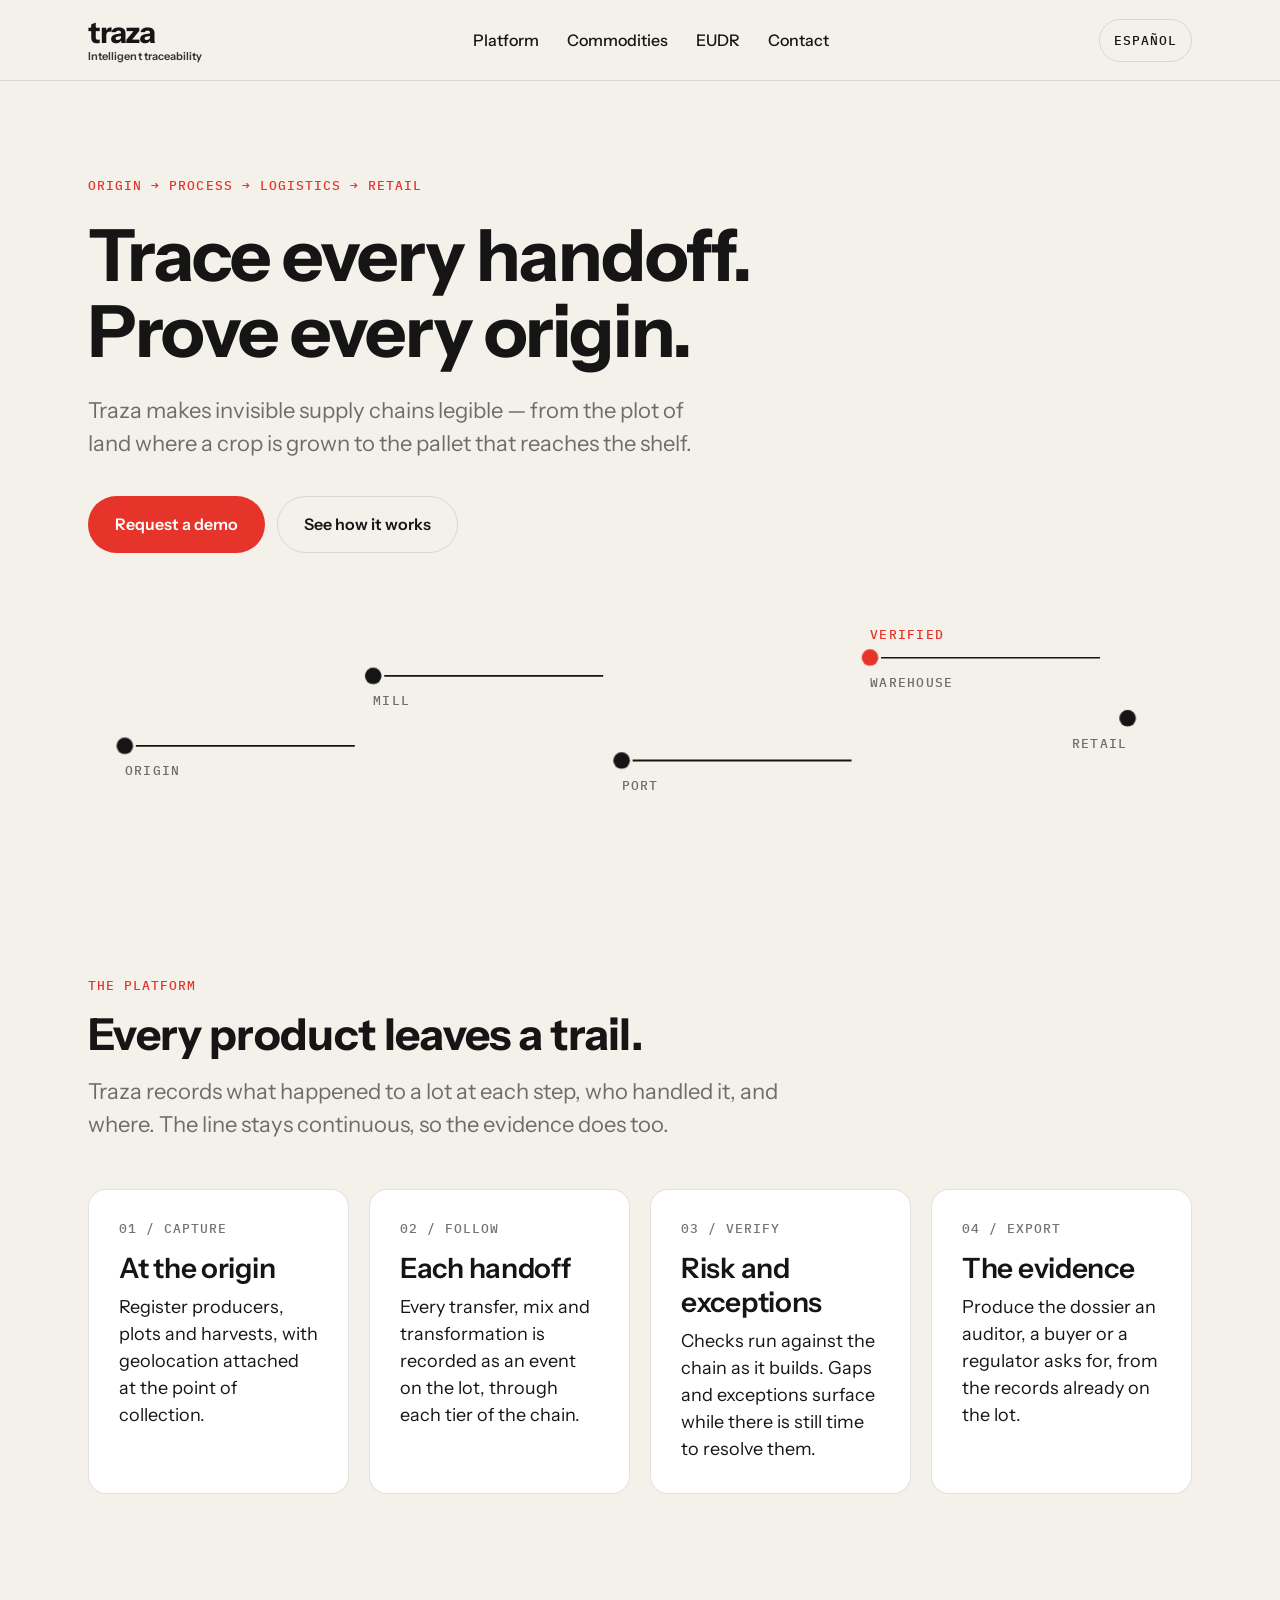
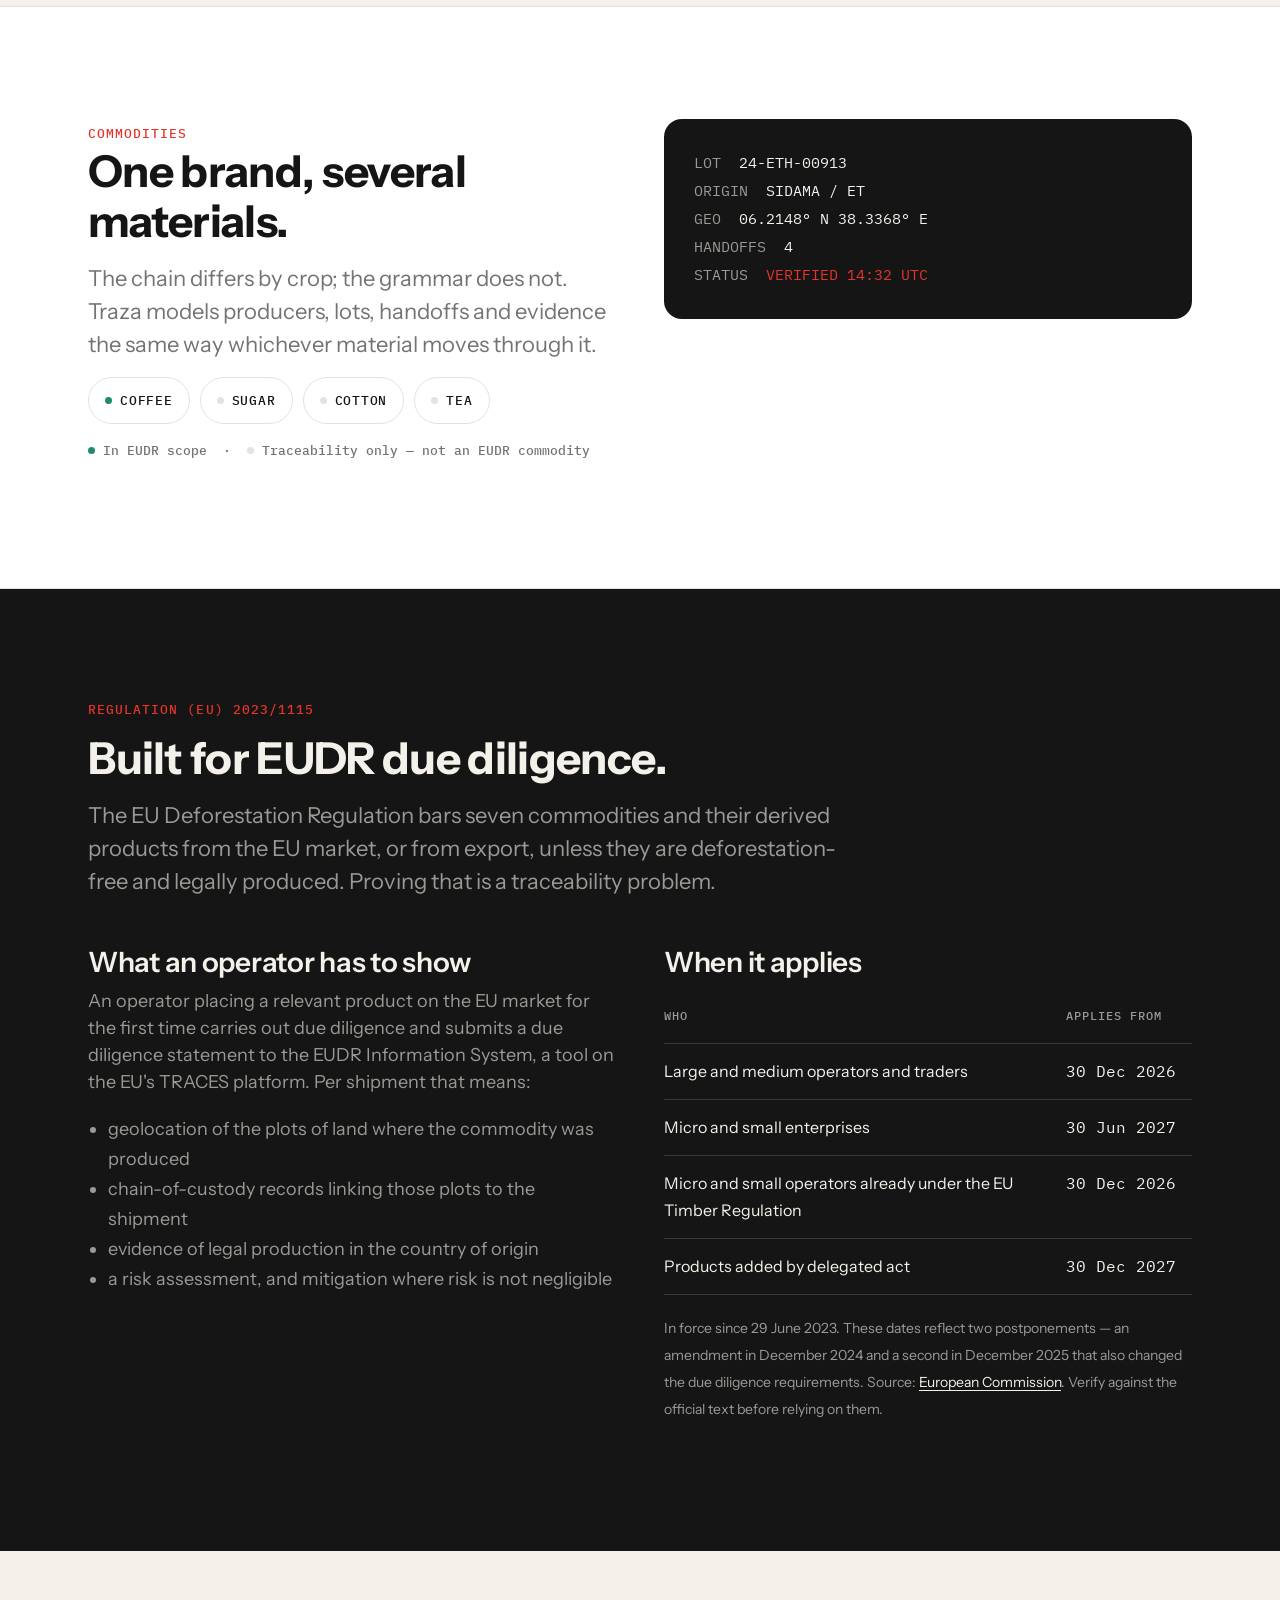
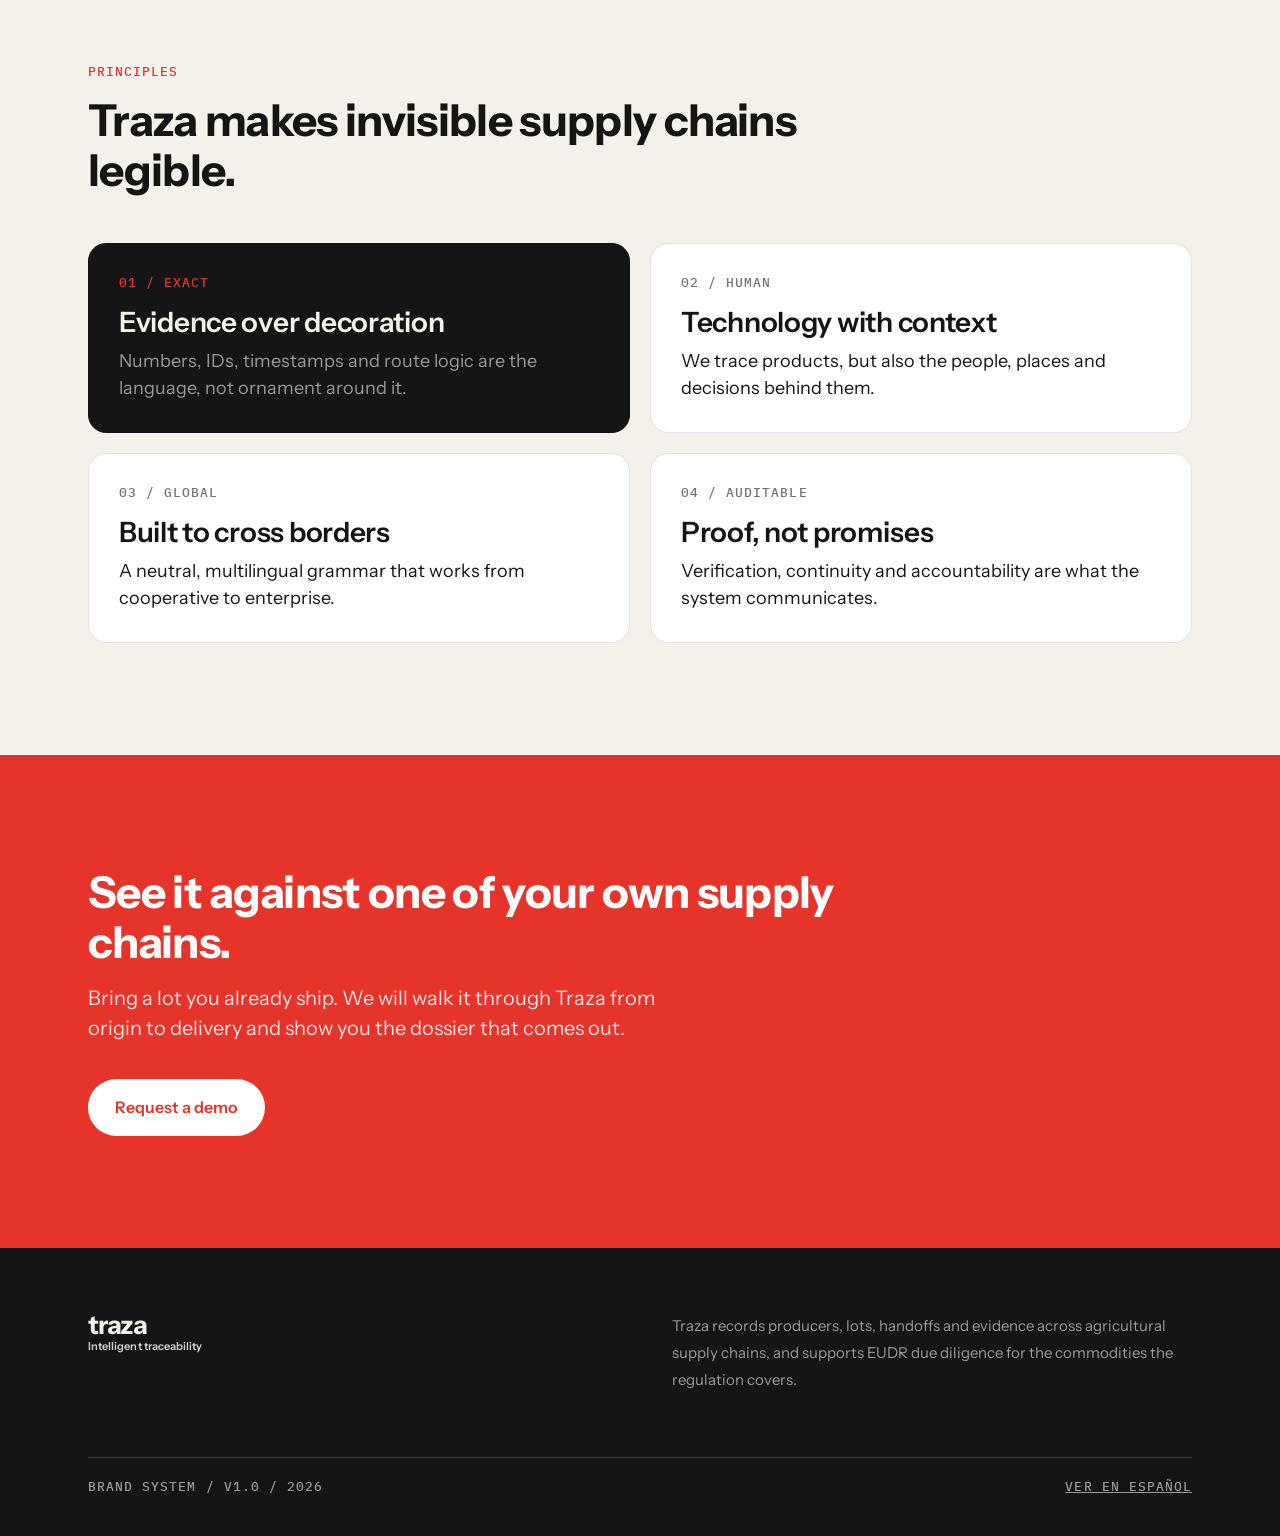
==== index.html @ 3a2958d3 "Add bilingual EN/ES site built on the v1.0 brand system Static, no build step. English at /, Spanish" ====
<!doctype html>
<html lang="en">
<head>
<meta charset="utf-8">
<meta name="viewport" content="width=device-width, initial-scale=1">
<title>Traza — Intelligent traceability</title>
<meta name="description" content="Traza makes invisible supply chains legible. Product traceability for coffee, sugar, cotton, tea and more, with EUDR due diligence support.">
<link rel="canonical" href="./">
<link rel="alternate" hreflang="en" href="./">
<link rel="alternate" hreflang="es" href="./es/">
<link rel="alternate" hreflang="x-default" href="./">
<link rel="preconnect" href="https://fonts.googleapis.com">
<link rel="preconnect" href="https://fonts.gstatic.com" crossorigin>
<link href="https://fonts.googleapis.com/css2?family=Instrument+Sans:wght@400;500;600;700&family=IBM+Plex+Mono:wght@400;500&display=swap" rel="stylesheet">
<link rel="stylesheet" href="assets/traza.css">
</head>
<body>

<header class="nav">
  <div class="wrap nav__in">
    <a class="wordmark" href="./">traza<small>Intelligent traceability</small></a>
    <nav class="nav__links">
      <a href="#platform">Platform</a>
      <a href="#commodities">Commodities</a>
      <a href="#eudr">EUDR</a>
      <a href="#contact">Contact</a>
    </nav>
    <a class="lang" href="es/" hreflang="es" lang="es">Español</a>
  </div>
</header>

<main>

  <section class="hero wrap">
    <span class="label label--red">Origin &rarr; Process &rarr; Logistics &rarr; Retail</span>
    <h1 class="display">Trace every handoff.<br>Prove every origin.</h1>
    <p class="lede">Traza makes invisible supply chains legible — from the plot of land where a crop is grown to the pallet that reaches the shelf.</p>
    <div class="cta-row">
      <a class="btn btn--primary" href="#contact">Request a demo</a>
      <a class="btn btn--ghost" href="#platform">See how it works</a>
    </div>

    <div class="trace" aria-hidden="true">
      <svg viewBox="0 0 1200 200" role="presentation" preserveAspectRatio="xMidYMid meet">
        <g class="trace__g">
          <line class="trace__seg" x1="52" y1="140" x2="290" y2="140"/>
          <circle class="trace__node" cx="40" cy="140" r="9"/>
          <text class="trace__lbl" x="40" y="172">ORIGIN</text>
        </g>
        <g class="trace__g">
          <line class="trace__seg" x1="322" y1="64" x2="560" y2="64"/>
          <circle class="trace__node" cx="310" cy="64" r="9"/>
          <text class="trace__lbl" x="310" y="96">MILL</text>
        </g>
        <g class="trace__g">
          <line class="trace__seg" x1="592" y1="156" x2="830" y2="156"/>
          <circle class="trace__node" cx="580" cy="156" r="9"/>
          <text class="trace__lbl" x="580" y="188">PORT</text>
        </g>
        <g class="trace__g">
          <line class="trace__seg" x1="862" y1="44" x2="1100" y2="44"/>
          <circle class="trace__node trace__node--v" cx="850" cy="44" r="9"/>
          <text class="trace__lbl trace__lbl--v" x="850" y="24">VERIFIED</text>
          <text class="trace__lbl" x="850" y="76">WAREHOUSE</text>
        </g>
        <g class="trace__g">
          <circle class="trace__node" cx="1130" cy="110" r="9"/>
          <text class="trace__lbl" x="1130" y="142" text-anchor="end">RETAIL</text>
        </g>
      </svg>
    </div>
  </section>

  <section class="sec" id="platform">
    <div class="wrap">
      <div class="sec__head">
        <span class="label label--red">The platform</span>
        <h2>Every product leaves a trail.</h2>
        <p class="lede">Traza records what happened to a lot at each step, who handled it, and where. The line stays continuous, so the evidence does too.</p>
      </div>
      <div class="grid grid--4">
        <div class="card">
          <span class="label label--mut">01 / Capture</span>
          <h3>At the origin</h3>
          <p>Register producers, plots and harvests, with geolocation attached at the point of collection.</p>
        </div>
        <div class="card">
          <span class="label label--mut">02 / Follow</span>
          <h3>Each handoff</h3>
          <p>Every transfer, mix and transformation is recorded as an event on the lot, through each tier of the chain.</p>
        </div>
        <div class="card">
          <span class="label label--mut">03 / Verify</span>
          <h3>Risk and exceptions</h3>
          <p>Checks run against the chain as it builds. Gaps and exceptions surface while there is still time to resolve them.</p>
        </div>
        <div class="card">
          <span class="label label--mut">04 / Export</span>
          <h3>The evidence</h3>
          <p>Produce the dossier an auditor, a buyer or a regulator asks for, from the records already on the lot.</p>
        </div>
      </div>
    </div>
  </section>

  <section class="sec" id="commodities" style="background:#fff;border-top:1px solid var(--ink-12);border-bottom:1px solid var(--ink-12)">
    <div class="wrap">
      <div class="grid grid--2" style="gap:48px;align-items:start">
        <div>
          <span class="label label--red">Commodities</span>
          <h2>One brand, several materials.</h2>
          <p class="lede">The chain differs by crop; the grammar does not. Traza models producers, lots, handoffs and evidence the same way whichever material moves through it.</p>
          <div class="chips">
            <span class="chip"><span class="chip__dot dot--scope"></span>Coffee</span>
            <span class="chip"><span class="chip__dot dot--out"></span>Sugar</span>
            <span class="chip"><span class="chip__dot dot--out"></span>Cotton</span>
            <span class="chip"><span class="chip__dot dot--out"></span>Tea</span>
          </div>
          <p class="label label--mut" style="margin-top:18px;text-transform:none;letter-spacing:0">
            <span class="chip__dot dot--scope"></span>In EUDR scope &nbsp;·&nbsp;
            <span class="chip__dot dot--out"></span>Traceability only — not an EUDR commodity
          </p>
        </div>
        <div class="evidence">
          <div><span class="k">LOT</span> &nbsp;24-ETH-00913</div>
          <div><span class="k">ORIGIN</span> &nbsp;SIDAMA / ET</div>
          <div><span class="k">GEO</span> &nbsp;06.2148&deg; N 38.3368&deg; E</div>
          <div><span class="k">HANDOFFS</span> &nbsp;4</div>
          <div><span class="k">STATUS</span> &nbsp;<span class="v">VERIFIED 14:32 UTC</span></div>
        </div>
      </div>
    </div>
  </section>

  <section class="sec sec--dark" id="eudr">
    <div class="wrap">
      <div class="sec__head">
        <span class="label label--red">Regulation (EU) 2023/1115</span>
        <h2>Built for EUDR due diligence.</h2>
        <p class="lede">The EU Deforestation Regulation bars seven commodities and their derived products from the EU market, or from export, unless they are deforestation-free and legally produced. Proving that is a traceability problem.</p>
      </div>

      <div class="grid grid--2" style="gap:48px;align-items:start">
        <div>
          <h3>What an operator has to show</h3>
          <p style="color:var(--paper-60)">An operator placing a relevant product on the EU market for the first time carries out due diligence and submits a due diligence statement to the EUDR Information System, a tool on the EU's TRACES platform. Per shipment that means:</p>
          <ul style="color:var(--paper-60);padding-left:20px;line-height:30px">
            <li>geolocation of the plots of land where the commodity was produced</li>
            <li>chain-of-custody records linking those plots to the shipment</li>
            <li>evidence of legal production in the country of origin</li>
            <li>a risk assessment, and mitigation where risk is not negligible</li>
          </ul>
          <p class="label label--mut" style="text-transform:none;letter-spacing:0;line-height:24px">Covered commodities: cattle, cocoa, coffee, oil palm, rubber, soya and wood, plus the derived products listed in Annex I. Of the materials above, coffee is in scope.</p>
        </div>
        <div>
          <h3>When it applies</h3>
          <table class="tbl">
            <thead><tr><th>Who</th><th>Applies from</th></tr></thead>
            <tbody>
              <tr><td>Large and medium operators and traders</td><td>30 Dec 2026</td></tr>
              <tr><td>Micro and small enterprises</td><td>30 Jun 2027</td></tr>
              <tr><td>Micro and small operators already under the EU Timber Regulation</td><td>30 Dec 2026</td></tr>
              <tr><td>Products added by delegated act</td><td>30 Dec 2027</td></tr>
            </tbody>
          </table>
          <p class="src" style="margin-top:20px">In force since 29 June 2023. These dates reflect two postponements — an amendment in December 2024 and a second in December 2025 that also changed the due diligence requirements. Source: <a href="https://environment.ec.europa.eu/topics/forests/deforestation/regulation-deforestation-free-products_en">European Commission</a>. Verify against the official text before relying on them.</p>
        </div>
      </div>
    </div>
  </section>

  <section class="sec">
    <div class="wrap">
      <div class="sec__head">
        <span class="label label--red">Principles</span>
        <h2>Traza makes invisible supply chains legible.</h2>
      </div>
      <div class="grid grid--2">
        <div class="card card--ink">
          <span class="label label--red">01 / Exact</span>
          <h3>Evidence over decoration</h3>
          <p style="color:var(--paper-60)">Numbers, IDs, timestamps and route logic are the language, not ornament around it.</p>
        </div>
        <div class="card">
          <span class="label label--mut">02 / Human</span>
          <h3>Technology with context</h3>
          <p>We trace products, but also the people, places and decisions behind them.</p>
        </div>
        <div class="card">
          <span class="label label--mut">03 / Global</span>
          <h3>Built to cross borders</h3>
          <p>A neutral, multilingual grammar that works from cooperative to enterprise.</p>
        </div>
        <div class="card">
          <span class="label label--mut">04 / Auditable</span>
          <h3>Proof, not promises</h3>
          <p>Verification, continuity and accountability are what the system communicates.</p>
        </div>
      </div>
    </div>
  </section>

  <section class="sec sec--red" id="contact">
    <div class="wrap">
      <h2 style="max-width:760px">See it against one of your own supply chains.</h2>
      <p style="max-width:620px;font-size:20px;line-height:30px;color:rgba(255,255,255,0.86)">Bring a lot you already ship. We will walk it through Traza from origin to delivery and show you the dossier that comes out.</p>
      <div class="cta-row">
        <a class="btn" style="background:#fff;color:var(--traza-red)" href="mailto:hello@traza.example?subject=Traza%20demo%20request">Request a demo</a>
      </div>
    </div>
  </section>

</main>

<footer class="foot">
  <div class="wrap">
    <div class="foot__in">
      <div>
        <span class="wordmark" style="font-size:26px">traza<small>Intelligent traceability</small></span>
      </div>
      <p class="foot__note">Traza records producers, lots, handoffs and evidence across agricultural supply chains, and supports EUDR due diligence for the commodities the regulation covers.</p>
    </div>
    <div class="foot__bar">
      <span class="label" style="color:var(--paper-60)">Brand system / v1.0 / 2026</span>
      <span class="label"><a href="es/" hreflang="es" lang="es" style="color:var(--paper-60)">Ver en español</a></span>
    </div>
  </div>
</footer>

</body>
</html>
---- assets/traza.css ----
/* TRAZA — brand system v1.0 (2026)
   Colour, type scale and the Trace Line device follow the supplied deck. */

:root {
  --traza-red: #E6342A;
  --ink:       #151515;
  --paper:     #F4F1EA;
  --cobalt:    #2452FF;
  --teal:      #1F8A70;
  --ochre:     #C6922E;

  --ink-60: rgba(21, 21, 21, 0.60);
  --ink-12: rgba(21, 21, 21, 0.12);
  --paper-60: rgba(244, 241, 234, 0.60);
  --paper-16: rgba(244, 241, 234, 0.16);

  --sans: "Instrument Sans", system-ui, -apple-system, "Segoe UI", sans-serif;
  --mono: "IBM Plex Mono", ui-monospace, "SF Mono", Menlo, monospace;

  --gutter: 16px;
  --maxw: 1200px;
}

@media (min-width: 768px) { :root { --gutter: 48px; } }

*, *::before, *::after { box-sizing: border-box; }

html { -webkit-text-size-adjust: 100%; }

body {
  margin: 0;
  background: var(--paper);
  color: var(--ink);
  font-family: var(--sans);
  font-size: 18px;
  line-height: 27px;
  font-weight: 400;
  -webkit-font-smoothing: antialiased;
}

.wrap { max-width: var(--maxw); margin: 0 auto; padding: 0 var(--gutter); }

/* ---------- type scale: display 72/76, h1 44/50, h2 28/34, body 18/27, label 13/18 */

.display {
  font-size: clamp(40px, 7.4vw, 72px);
  line-height: 1.06;
  font-weight: 700;
  letter-spacing: -0.02em;
  margin: 0;
}

h2 {
  font-size: clamp(32px, 4.4vw, 44px);
  line-height: 1.14;
  font-weight: 700;
  letter-spacing: -0.015em;
  margin: 0 0 16px;
}

h3 {
  font-size: clamp(22px, 2.6vw, 28px);
  line-height: 1.21;
  font-weight: 600;
  letter-spacing: -0.01em;
  margin: 0 0 8px;
}

p { margin: 0 0 16px; }
.lede { font-size: clamp(19px, 2.1vw, 22px); line-height: 1.5; color: var(--ink-60); }

.label {
  font-family: var(--mono);
  font-size: 13px;
  line-height: 18px;
  font-weight: 500;
  letter-spacing: 0.08em;
  text-transform: uppercase;
}

.label--red { color: var(--traza-red); }
.label--mut { color: var(--ink-60); }

/* ---------- wordmark */

.wordmark {
  font-family: var(--sans);
  font-weight: 700;
  font-size: 30px;
  line-height: 1;
  letter-spacing: -0.035em;
  text-decoration: none;
  color: inherit;
  display: inline-block;
}

.wordmark small {
  display: block;
  font-size: 11px;
  font-weight: 600;
  letter-spacing: 0.005em;
  margin-top: 3px;
  opacity: 0.85;
}

/* ---------- nav */

.nav {
  position: sticky; top: 0; z-index: 20;
  background: var(--paper);
  border-bottom: 1px solid var(--ink-12);
}

.nav__in {
  display: flex; align-items: center; justify-content: space-between;
  gap: 24px; padding-top: 18px; padding-bottom: 18px;
}

.nav__links { display: none; gap: 28px; align-items: center; }
@media (min-width: 900px) { .nav__links { display: flex; } }

.nav__links a {
  color: var(--ink); text-decoration: none;
  font-size: 16px; font-weight: 500;
}
.nav__links a:hover { color: var(--traza-red); }

.lang {
  font-family: var(--mono); font-size: 13px; font-weight: 500;
  letter-spacing: 0.08em; text-transform: uppercase;
  border: 1px solid var(--ink-12); border-radius: 999px;
  padding: 7px 14px; text-decoration: none; color: var(--ink);
  white-space: nowrap;
}
.lang:hover { border-color: var(--traza-red); color: var(--traza-red); }

/* ---------- sections */

.sec { padding: clamp(64px, 10vw, 112px) 0; }
.sec--dark { background: var(--ink); color: var(--paper); }
.sec--dark h2, .sec--dark h3 { color: var(--paper); }
.sec--dark .lede { color: var(--paper-60); }
.sec--red { background: var(--traza-red); color: #fff; }
.sec--red h2 { color: #fff; }

.sec__head { max-width: 760px; margin-bottom: 48px; }
.sec__head .label { margin-bottom: 14px; display: block; }

/* ---------- hero */

.hero { padding-top: clamp(56px, 9vw, 96px); padding-bottom: clamp(40px, 6vw, 64px); }
.hero .label { display: block; margin-bottom: 22px; }
.hero .lede { max-width: 620px; margin-top: 24px; }

.cta-row { display: flex; flex-wrap: wrap; gap: 12px; margin-top: 36px; }

.btn {
  display: inline-block; text-decoration: none;
  font-size: 16px; font-weight: 600;
  padding: 14px 26px; border-radius: 999px;
  border: 1px solid transparent;
}
.btn--primary { background: var(--traza-red); color: #fff; }
.btn--primary:hover { background: #c9281f; }
.btn--ghost { border-color: var(--ink-12); color: var(--ink); }
.btn--ghost:hover { border-color: var(--ink); }

/* ---------- the trace line */

.trace { margin-top: clamp(40px, 6vw, 64px); }
.trace svg { width: 100%; height: auto; display: block; overflow: visible; }

.trace__seg { stroke: var(--ink); stroke-width: 2; }
.sec--dark .trace__seg { stroke: var(--paper); }

.trace__node { fill: var(--ink); }
.sec--dark .trace__node { fill: var(--paper); }
.trace__node--v { fill: var(--traza-red); }

.trace__lbl {
  font-family: var(--mono); font-size: 14px; font-weight: 500;
  letter-spacing: 0.1em; fill: var(--ink-60);
}

/* the svg scales with its container, so small screens need larger user units */
@media (max-width: 760px) {
  .trace__lbl { font-size: 24px; }
  .trace__node { r: 16px; }
  .trace__seg { stroke-width: 4; }
}
.sec--dark .trace__lbl { fill: var(--paper-60); }
.trace__lbl--v { fill: var(--traza-red); }

@media (prefers-reduced-motion: no-preference) {
  .trace__seg { stroke-dasharray: 240; stroke-dashoffset: 240; animation: draw 1.1s ease-out forwards; }
  .trace__node { opacity: 0; animation: pop 0.45s ease-out forwards; }
  .trace__g:nth-child(1) .trace__seg { animation-delay: 0.05s } .trace__g:nth-child(1) .trace__node { animation-delay: 0.00s }
  .trace__g:nth-child(2) .trace__seg { animation-delay: 0.30s } .trace__g:nth-child(2) .trace__node { animation-delay: 0.25s }
  .trace__g:nth-child(3) .trace__seg { animation-delay: 0.55s } .trace__g:nth-child(3) .trace__node { animation-delay: 0.50s }
  .trace__g:nth-child(4) .trace__seg { animation-delay: 0.80s } .trace__g:nth-child(4) .trace__node { animation-delay: 0.75s }
  .trace__g:nth-child(5) .trace__node { animation-delay: 1.00s }
}
@keyframes draw { to { stroke-dashoffset: 0; } }
@keyframes pop { to { opacity: 1; } }

/* ---------- grids and cards */

.grid { display: grid; gap: 20px; grid-template-columns: 1fr; }
@media (min-width: 700px) { .grid--2 { grid-template-columns: repeat(2, 1fr); } }
@media (min-width: 900px) { .grid--4 { grid-template-columns: repeat(4, 1fr); } }

.card {
  background: #fff; border-radius: 18px; padding: 30px;
  border: 1px solid var(--ink-12);
}
.card .label { display: block; margin-bottom: 14px; }
.card p:last-child { margin-bottom: 0; }

.sec--dark .card { background: #1f1f1f; border-color: var(--paper-16); }
.card--ink { background: var(--ink); color: var(--paper); border-color: var(--ink); }
.card--ink h3 { color: var(--paper); }

/* ---------- commodity chips */

.chips { display: flex; flex-wrap: wrap; gap: 10px; margin-top: 8px; }
.chip {
  font-family: var(--mono); font-size: 13px; font-weight: 500;
  letter-spacing: 0.06em; text-transform: uppercase;
  border: 1px solid var(--ink-12); border-radius: 999px; padding: 9px 16px;
}
.chip__dot { display: inline-block; width: 7px; height: 7px; border-radius: 50%; margin-right: 8px; vertical-align: 1px; }
.dot--scope { background: var(--teal); }
.dot--out   { background: var(--ink-12); }
.sec--dark .chip { border-color: var(--paper-16); }

/* ---------- evidence block */

.evidence {
  background: var(--ink); color: var(--paper);
  border-radius: 18px; padding: 30px;
  font-family: var(--mono); font-size: 15px; line-height: 28px;
}
.evidence .k { color: var(--paper-60); }
.evidence .v { color: var(--traza-red); }

/* ---------- table */

.tbl { width: 100%; border-collapse: collapse; margin-top: 8px; font-size: 16px; }
.tbl th, .tbl td { text-align: left; padding: 14px 16px 14px 0; border-bottom: 1px solid var(--paper-16); vertical-align: top; }
.tbl th { font-family: var(--mono); font-size: 12px; font-weight: 500; letter-spacing: 0.08em; text-transform: uppercase; color: var(--paper-60); }
.tbl td:last-child { font-family: var(--mono); white-space: nowrap; }

/* ---------- footer */

.foot { background: var(--ink); color: var(--paper); padding: 64px 0 40px; }
.foot a { color: var(--paper); }
.foot__in { display: flex; flex-wrap: wrap; gap: 32px; justify-content: space-between; align-items: flex-start; }
.foot__note { color: var(--paper-60); font-size: 15px; max-width: 520px; }
.foot__bar { margin-top: 48px; padding-top: 20px; border-top: 1px solid var(--paper-16); display: flex; flex-wrap: wrap; gap: 16px; justify-content: space-between; }

.src { color: var(--paper-60); font-size: 14px; }
.src a { color: var(--paper); text-decoration: underline; text-underline-offset: 3px; }

:focus-visible { outline: 3px solid var(--traza-red); outline-offset: 3px; border-radius: 4px; }
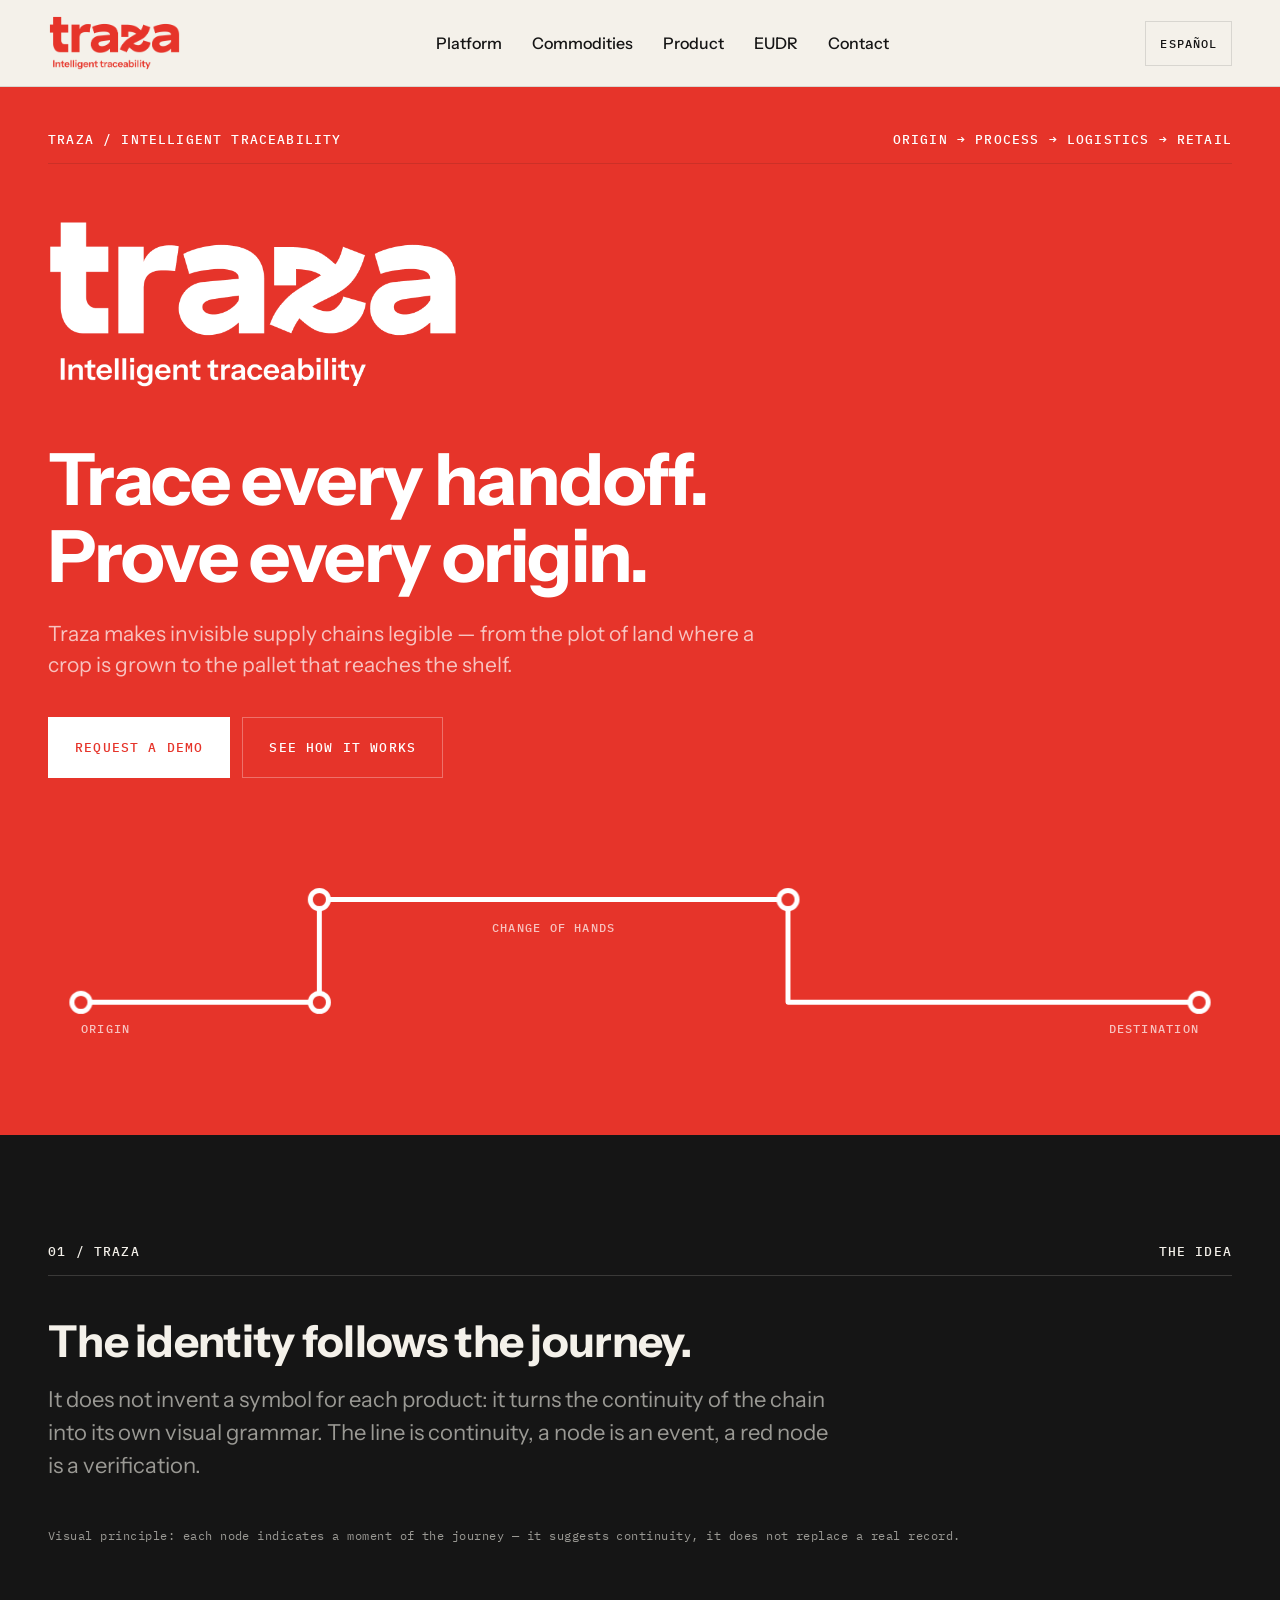
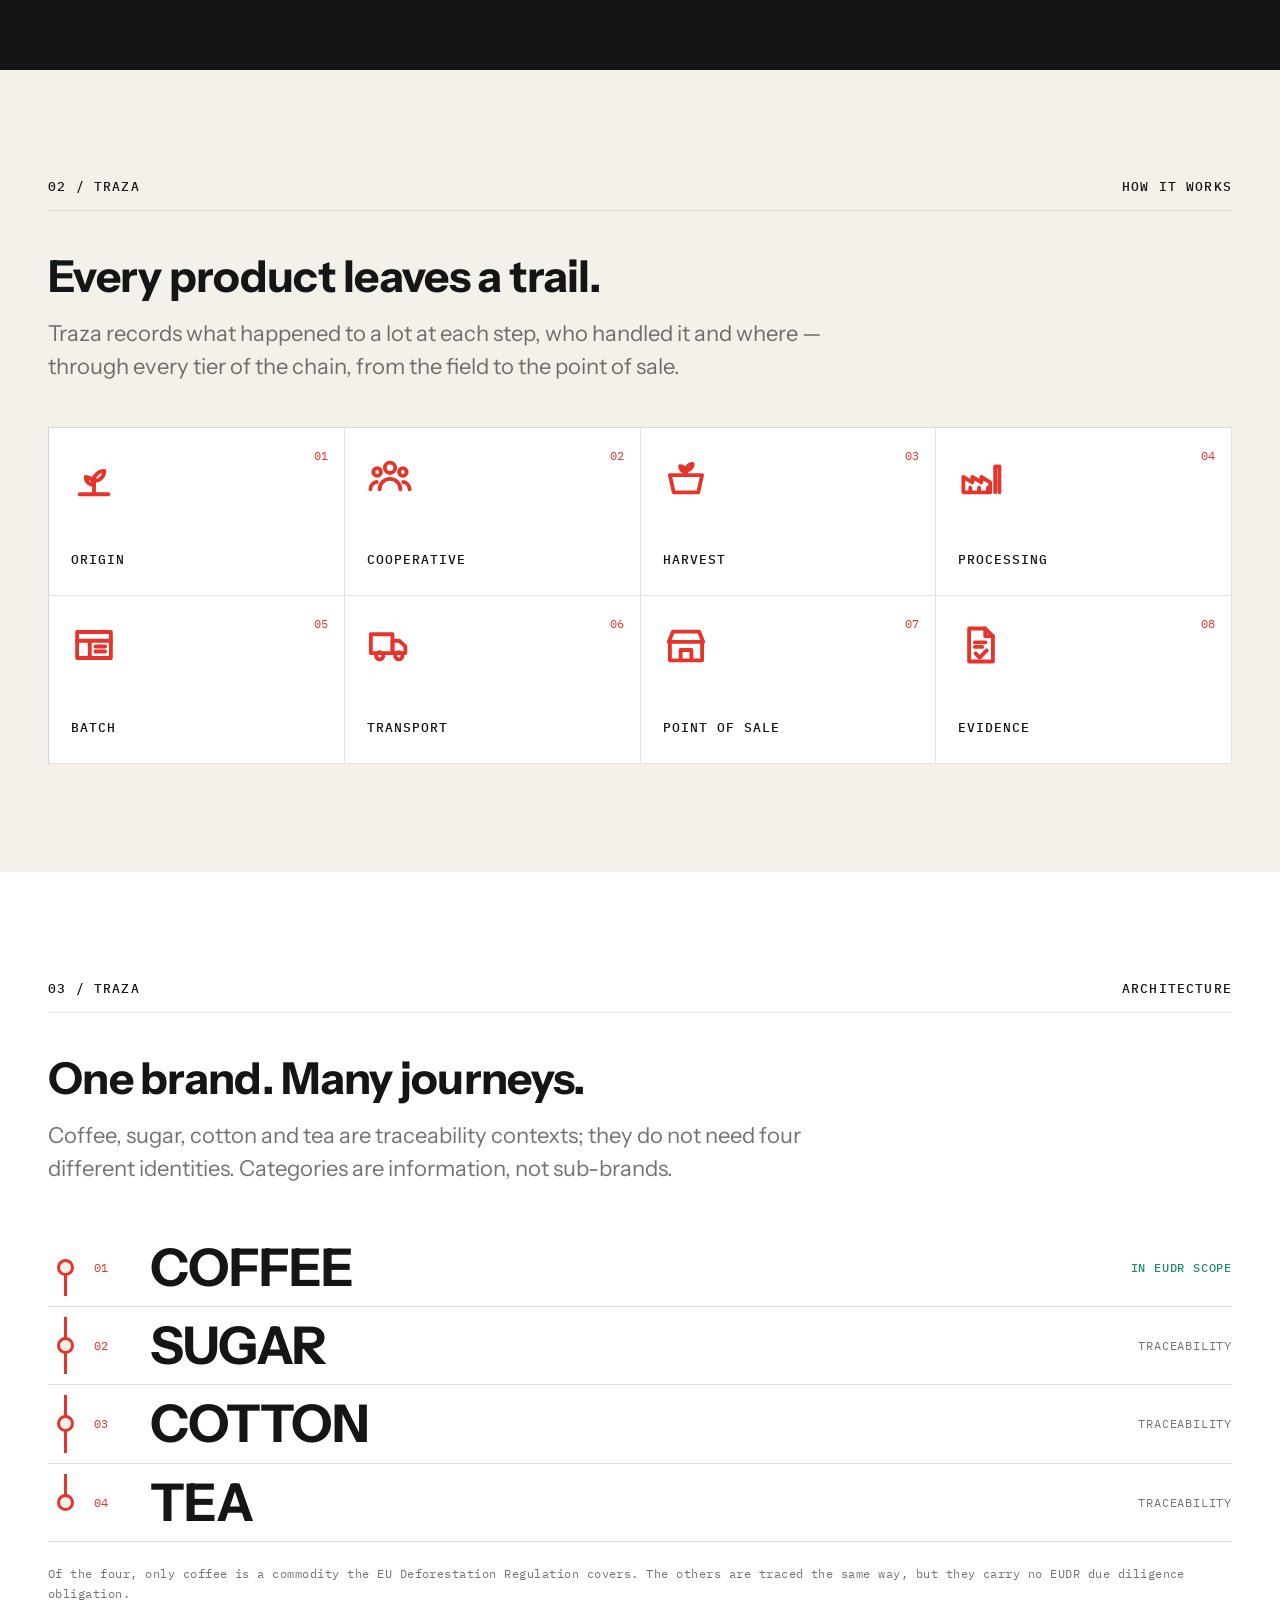
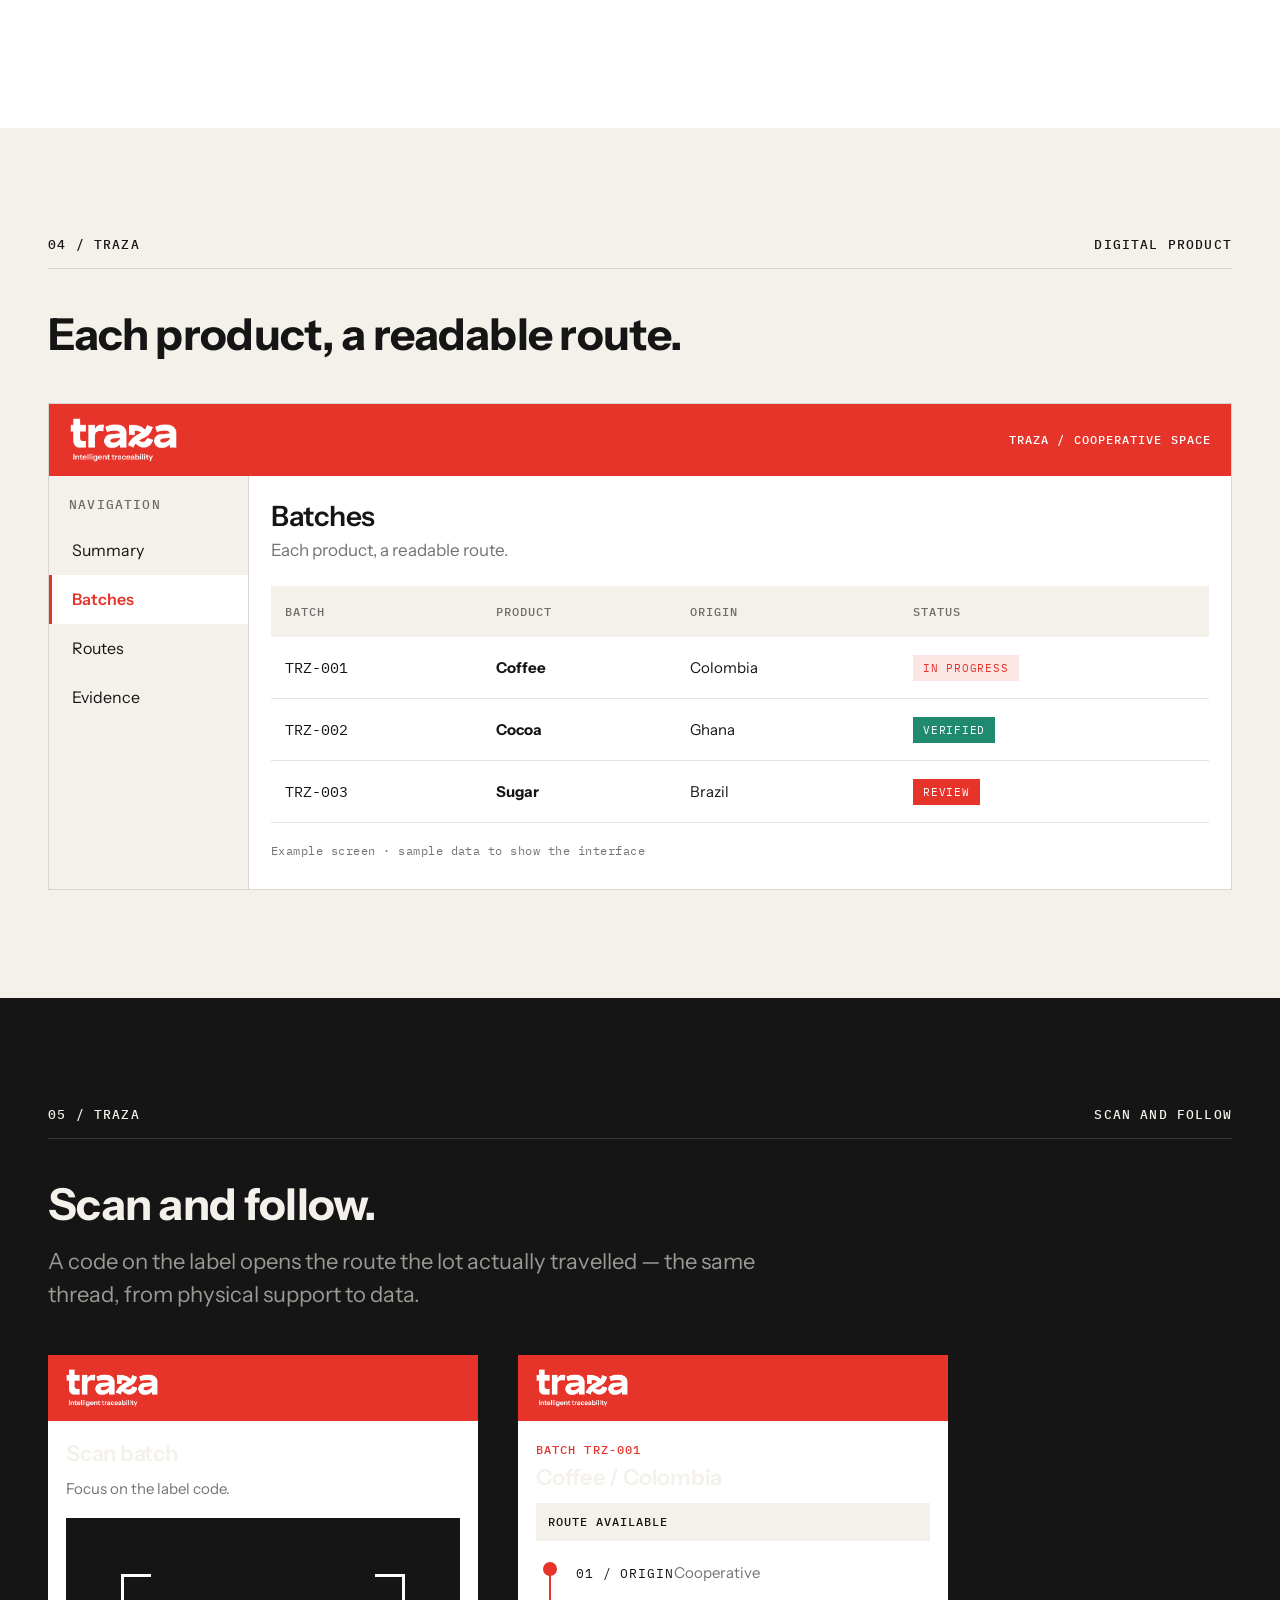
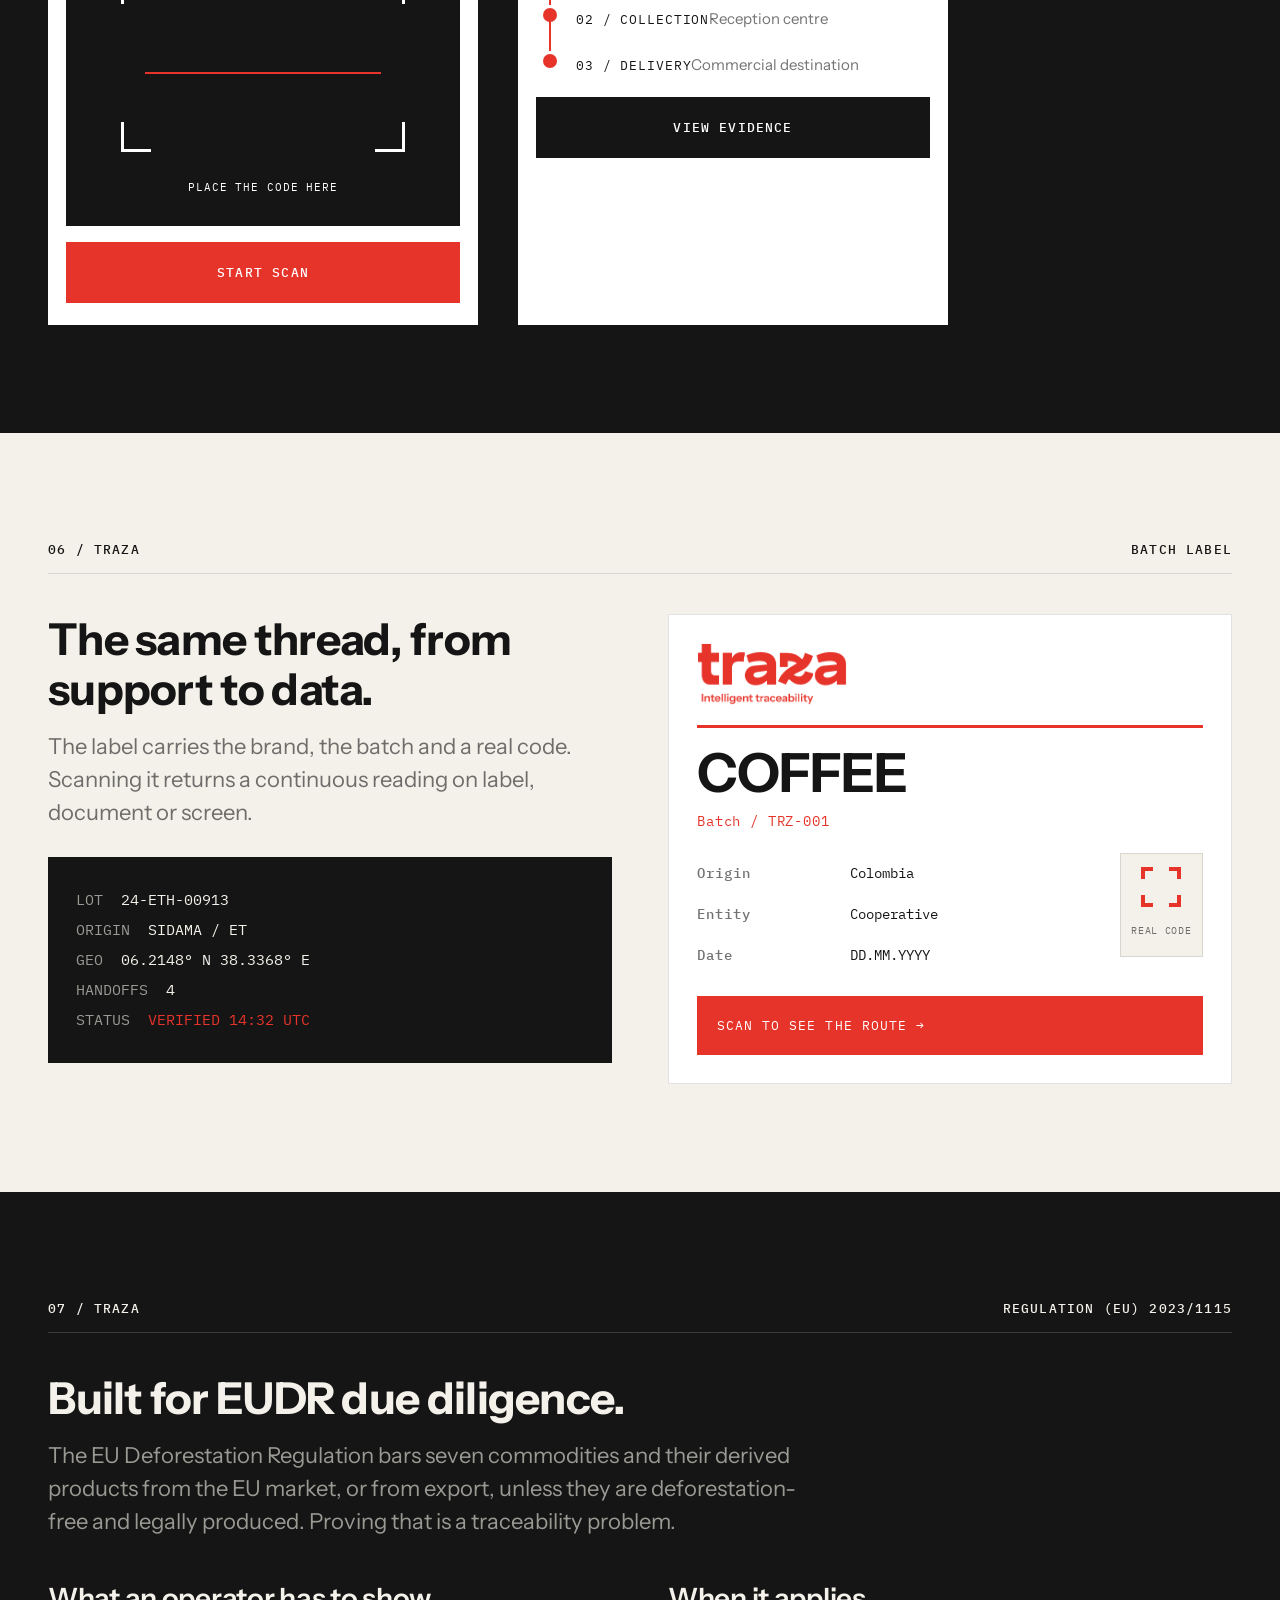
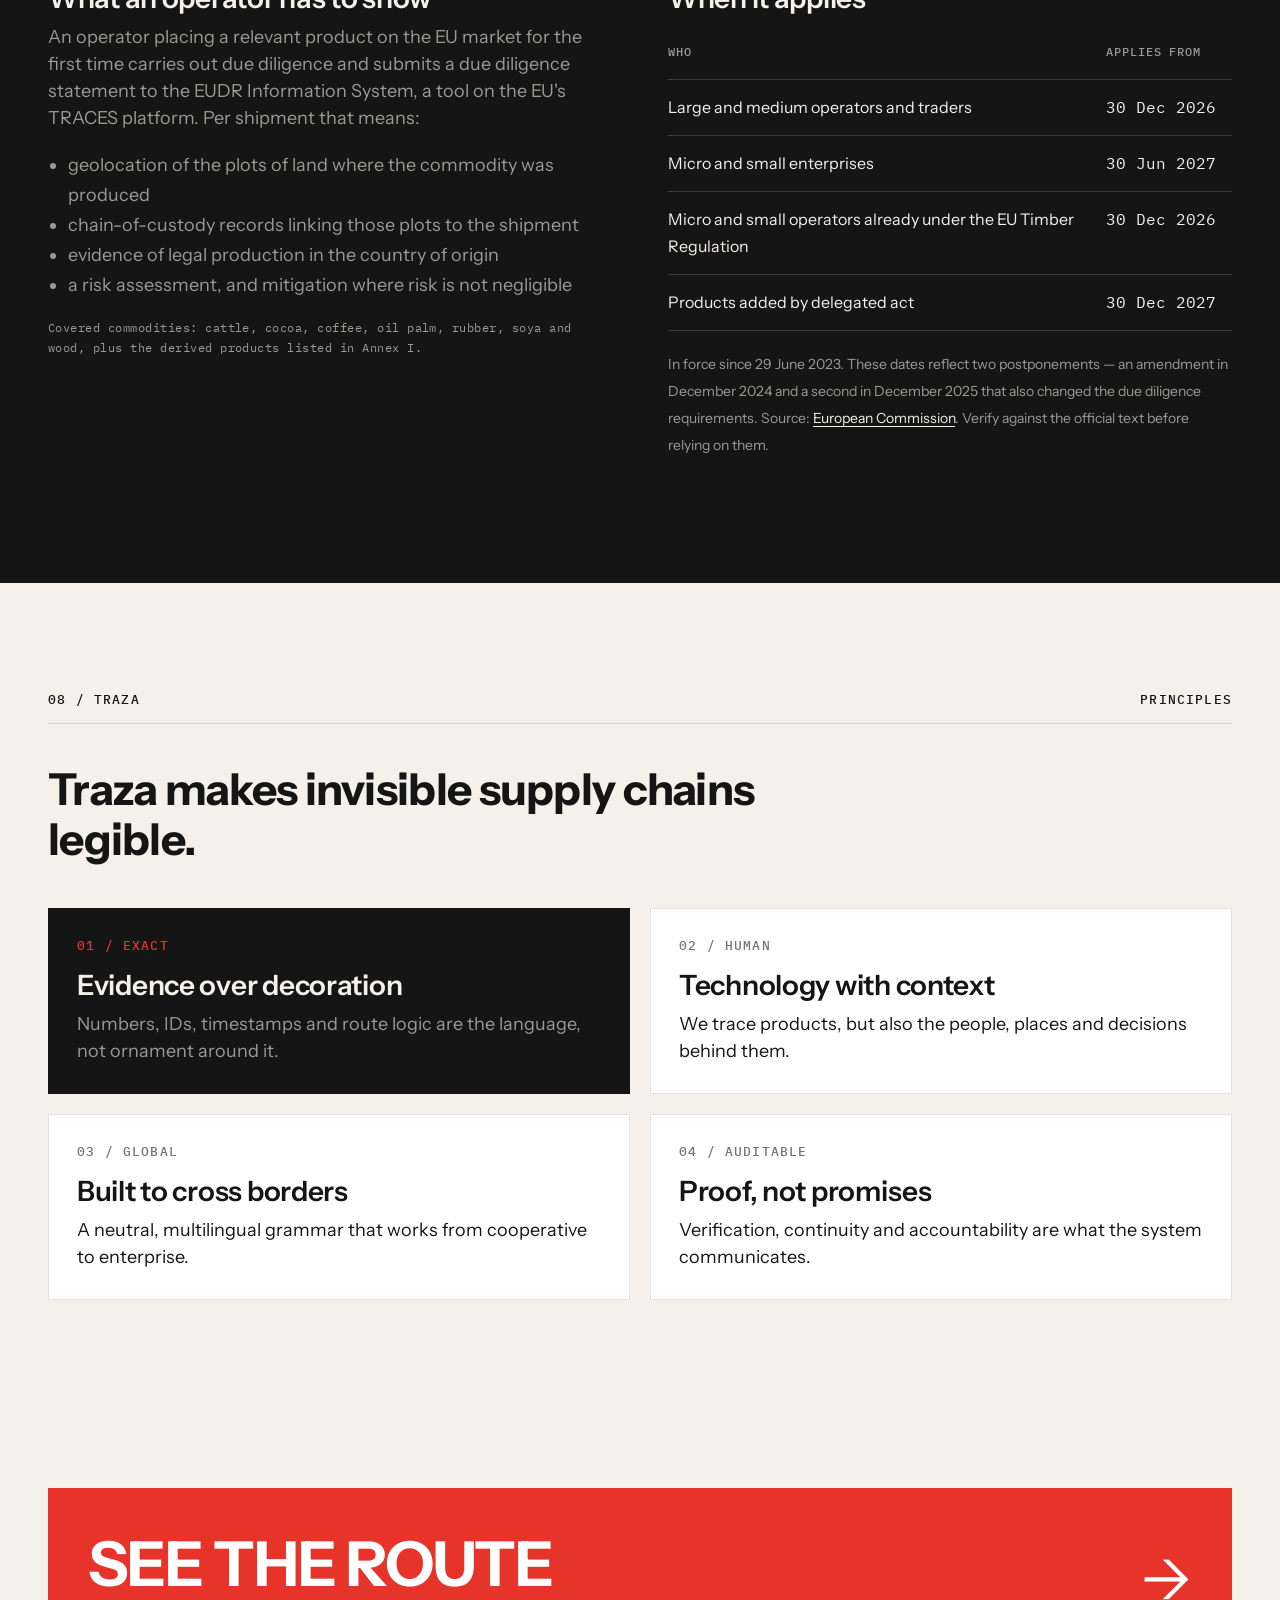
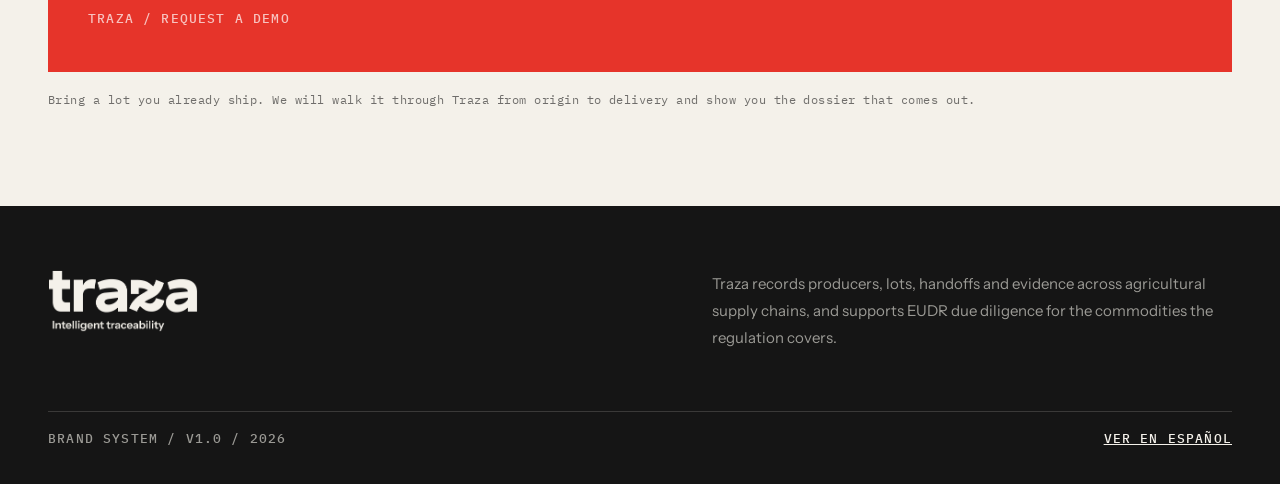
==== commit 84be4270: "Rebuild the site on the full branding deck The first pass used only the six English system slides an" ====
--- a/index.html
+++ b/index.html
@@ -9,6 +9,7 @@
 <link rel="alternate" hreflang="en" href="./">
 <link rel="alternate" hreflang="es" href="./es/">
 <link rel="alternate" hreflang="x-default" href="./">
+<meta name="theme-color" content="#E6342A">
 <link rel="preconnect" href="https://fonts.googleapis.com">
 <link rel="preconnect" href="https://fonts.gstatic.com" crossorigin>
 <link href="https://fonts.googleapis.com/css2?family=Instrument+Sans:wght@400;500;600;700&family=IBM+Plex+Mono:wght@400;500&display=swap" rel="stylesheet">
@@ -16,12 +17,24 @@
 </head>
 <body>
 
+<svg xmlns="http://www.w3.org/2000/svg" style="display:none" aria-hidden="true">
+<symbol id="i-origin" viewBox="0 0 24 24"><g class="icon__s"><path d="M12 21v-9"/><path d="M12 14c0-3.1 2.5-5.2 5.4-5.2C17.4 11.9 15 14 12 14Z"/><path d="M12 16.2c0-2.5-2-4.2-4.3-4.2C7.7 14.5 9.6 16.2 12 16.2Z"/><path d="M4.5 21h15"/></g></symbol>
+<symbol id="i-coop" viewBox="0 0 24 24"><g class="icon__s"><circle cx="12" cy="7.2" r="2.7"/><circle cx="5.3" cy="9.4" r="2"/><circle cx="18.7" cy="9.4" r="2"/><path d="M6.6 18.4a5.4 5.4 0 0 1 10.8 0"/><path d="M1.8 18.4a3.8 3.8 0 0 1 3.3-3.8"/><path d="M22.2 18.4a3.8 3.8 0 0 0-3.3-3.8"/></g></symbol>
+<symbol id="i-harvest" viewBox="0 0 24 24"><g class="icon__s"><path d="M3.6 11h16.8l-2 9H5.6l-2-9Z"/><path d="M12 11V7.4"/><path d="M12 8.6c0-2 1.6-3.4 3.5-3.4C15.5 7.2 13.9 8.6 12 8.6Z"/><path d="M12 9.4c0-1.7-1.4-3-3.1-3C8.9 8.1 10.3 9.4 12 9.4Z"/></g></symbol>
+<symbol id="i-process" viewBox="0 0 24 24"><g class="icon__s"><path d="M2.8 20v-8l4.7 2.8V12l4.7 2.8V12l4.6 2.8V20H2.8Z"/><path d="M19.4 20V6.5h2.2V20"/><path d="M6.4 20v-2.4M11 20v-2.4M15.6 20v-2.4"/></g></symbol>
+<symbol id="i-batch" viewBox="0 0 24 24"><g class="icon__s"><rect x="3.2" y="5.2" width="17.6" height="13.6"/><path d="M3.2 9.8h17.6M9.8 9.8v9"/><path d="M12.8 12.8h5M12.8 15.4h5"/></g></symbol>
+<symbol id="i-transport" viewBox="0 0 24 24"><g class="icon__s"><path d="M2 6.4h11.3v9.8H2z"/><path d="M13.3 9.8h3.5l3.2 2.9v3.5h-6.7z"/><circle cx="6.6" cy="17.6" r="1.9"/><circle cx="16.6" cy="17.6" r="1.9"/></g></symbol>
+<symbol id="i-pos" viewBox="0 0 24 24"><g class="icon__s"><path d="M3.6 10.4h16.8V20H3.6z"/><path d="M3 10.4 5.2 5h13.6l2.2 5.4"/><path d="M9.2 20v-5.4h5.6V20"/></g></symbol>
+<symbol id="i-evidence" viewBox="0 0 24 24"><g class="icon__s"><path d="M5.8 3.4h8.4l4 4v13.2H5.8z"/><path d="M14.2 3.4v4h4"/><path d="M8.8 10.6h5.6M8.8 13h3.8"/><path d="M9.2 16.4 11.3 18.6 15 14.8"/></g></symbol>
+</svg>
+
 <header class="nav">
   <div class="wrap nav__in">
-    <a class="wordmark" href="./">traza<small>Intelligent traceability</small></a>
+    <a href="./" class="nav__brand" aria-label="Traza — home"><span class="logo logo--sm"></span></a>
     <nav class="nav__links">
       <a href="#platform">Platform</a>
       <a href="#commodities">Commodities</a>
+      <a href="#product">Product</a>
       <a href="#eudr">EUDR</a>
       <a href="#contact">Contact</a>
     </nav>
@@ -31,116 +44,215 @@
 
 <main>
 
-  <section class="hero wrap">
-    <span class="label label--red">Origin &rarr; Process &rarr; Logistics &rarr; Retail</span>
-    <h1 class="display">Trace every handoff.<br>Prove every origin.</h1>
-    <p class="lede">Traza makes invisible supply chains legible — from the plot of land where a crop is grown to the pallet that reaches the shelf.</p>
-    <div class="cta-row">
-      <a class="btn btn--primary" href="#contact">Request a demo</a>
-      <a class="btn btn--ghost" href="#platform">See how it works</a>
-    </div>
-
-    <div class="trace" aria-hidden="true">
-      <svg viewBox="0 0 1200 200" role="presentation" preserveAspectRatio="xMidYMid meet">
-        <g class="trace__g">
-          <line class="trace__seg" x1="52" y1="140" x2="290" y2="140"/>
-          <circle class="trace__node" cx="40" cy="140" r="9"/>
-          <text class="trace__lbl" x="40" y="172">ORIGIN</text>
-        </g>
-        <g class="trace__g">
-          <line class="trace__seg" x1="322" y1="64" x2="560" y2="64"/>
-          <circle class="trace__node" cx="310" cy="64" r="9"/>
-          <text class="trace__lbl" x="310" y="96">MILL</text>
-        </g>
-        <g class="trace__g">
-          <line class="trace__seg" x1="592" y1="156" x2="830" y2="156"/>
-          <circle class="trace__node" cx="580" cy="156" r="9"/>
-          <text class="trace__lbl" x="580" y="188">PORT</text>
-        </g>
-        <g class="trace__g">
-          <line class="trace__seg" x1="862" y1="44" x2="1100" y2="44"/>
-          <circle class="trace__node trace__node--v" cx="850" cy="44" r="9"/>
-          <text class="trace__lbl trace__lbl--v" x="850" y="24">VERIFIED</text>
-          <text class="trace__lbl" x="850" y="76">WAREHOUSE</text>
-        </g>
-        <g class="trace__g">
-          <circle class="trace__node" cx="1130" cy="110" r="9"/>
-          <text class="trace__lbl" x="1130" y="142" text-anchor="end">RETAIL</text>
-        </g>
-      </svg>
-    </div>
-  </section>
-
+  <!-- ============ hero: the cover composition ============ -->
+  <section class="hero">
+    <div class="wrap">
+      <div class="rule mono"><span>Traza / Intelligent traceability</span><span>Origin → Process → Logistics → Retail</span></div>
+      <span class="logo logo--lg hero__brand" role="img" aria-label="Traza — intelligent traceability"></span>
+      <h1 class="display">Trace every handoff. Prove every origin.</h1>
+      <p class="hero__lede">Traza makes invisible supply chains legible — from the plot of land where a crop is grown to the pallet that reaches the shelf.</p>
+      <div class="cta-row">
+        <a class="btn btn--light" href="#contact">Request a demo</a>
+        <a class="btn btn--outline" href="#platform">See how it works</a>
+      </div>
+
+      <div class="trace" aria-hidden="true">
+        <svg viewBox="0 0 1440 250" preserveAspectRatio="xMidYMid meet">
+          <path class="tl__path tl__path--light" d="M40 195 H330 V70 H900 V195 H1400"/>
+          <text class="tl__lbl" x="40" y="232">ORIGIN</text>
+          <text class="tl__lbl" x="615" y="110" text-anchor="middle">CHANGE OF HANDS</text>
+          <text class="tl__lbl" x="1400" y="232" text-anchor="end">DESTINATION</text>
+          <circle class="tl__node tl__node--light" cx="40" cy="195" r="11"/>
+          <circle class="tl__node tl__node--light" cx="330" cy="195" r="11"/>
+          <circle class="tl__node tl__node--light" cx="330" cy="70" r="11"/>
+          <circle class="tl__node tl__node--light" cx="900" cy="70" r="11"/>
+          <circle class="tl__node tl__node--light" cx="1400" cy="195" r="11"/>
+        </svg>
+      </div>
+    </div>
+  </section>
+
+  <!-- ============ the idea ============ -->
+  <section class="sec sec--dark">
+    <div class="wrap">
+      <div class="rule mono"><span>01 / Traza</span><span>The idea</span></div>
+      <div class="sec__head">
+        <h2>The identity follows the journey.</h2>
+        <p class="lede">It does not invent a symbol for each product: it turns the continuity of the chain into its own visual grammar. The line is continuity, a node is an event, a red node is a verification.</p>
+      </div>
+      <p class="note">Visual principle: each node indicates a moment of the journey — it suggests continuity, it does not replace a real record.</p>
+    </div>
+  </section>
+
+  <!-- ============ platform / chain icons ============ -->
   <section class="sec" id="platform">
     <div class="wrap">
-      <div class="sec__head">
-        <span class="label label--red">The platform</span>
+      <div class="rule mono"><span>02 / Traza</span><span>How it works</span></div>
+      <div class="sec__head">
         <h2>Every product leaves a trail.</h2>
-        <p class="lede">Traza records what happened to a lot at each step, who handled it, and where. The line stays continuous, so the evidence does too.</p>
-      </div>
-      <div class="grid grid--4">
-        <div class="card">
-          <span class="label label--mut">01 / Capture</span>
-          <h3>At the origin</h3>
-          <p>Register producers, plots and harvests, with geolocation attached at the point of collection.</p>
-        </div>
-        <div class="card">
-          <span class="label label--mut">02 / Follow</span>
-          <h3>Each handoff</h3>
-          <p>Every transfer, mix and transformation is recorded as an event on the lot, through each tier of the chain.</p>
-        </div>
-        <div class="card">
-          <span class="label label--mut">03 / Verify</span>
-          <h3>Risk and exceptions</h3>
-          <p>Checks run against the chain as it builds. Gaps and exceptions surface while there is still time to resolve them.</p>
-        </div>
-        <div class="card">
-          <span class="label label--mut">04 / Export</span>
-          <h3>The evidence</h3>
-          <p>Produce the dossier an auditor, a buyer or a regulator asks for, from the records already on the lot.</p>
-        </div>
-      </div>
-    </div>
-  </section>
-
-  <section class="sec" id="commodities" style="background:#fff;border-top:1px solid var(--ink-12);border-bottom:1px solid var(--ink-12)">
-    <div class="wrap">
-      <div class="grid grid--2" style="gap:48px;align-items:start">
+        <p class="lede">Traza records what happened to a lot at each step, who handled it and where — through every tier of the chain, from the field to the point of sale.</p>
+      </div>
+      <div class="icons">
+        <div class="icon"><span class="icon__n">01</span><svg><use href="#i-origin"/></svg><span class="icon__lbl">Origin</span></div>
+        <div class="icon"><span class="icon__n">02</span><svg><use href="#i-coop"/></svg><span class="icon__lbl">Cooperative</span></div>
+        <div class="icon"><span class="icon__n">03</span><svg><use href="#i-harvest"/></svg><span class="icon__lbl">Harvest</span></div>
+        <div class="icon"><span class="icon__n">04</span><svg><use href="#i-process"/></svg><span class="icon__lbl">Processing</span></div>
+        <div class="icon"><span class="icon__n">05</span><svg><use href="#i-batch"/></svg><span class="icon__lbl">Batch</span></div>
+        <div class="icon"><span class="icon__n">06</span><svg><use href="#i-transport"/></svg><span class="icon__lbl">Transport</span></div>
+        <div class="icon"><span class="icon__n">07</span><svg><use href="#i-pos"/></svg><span class="icon__lbl">Point of sale</span></div>
+        <div class="icon"><span class="icon__n">08</span><svg><use href="#i-evidence"/></svg><span class="icon__lbl">Evidence</span></div>
+      </div>
+    </div>
+  </section>
+
+  <!-- ============ commodities ============ -->
+  <section class="sec sec--white" id="commodities">
+    <div class="wrap">
+      <div class="rule mono"><span>03 / Traza</span><span>Architecture</span></div>
+      <div class="sec__head">
+        <h2>One brand. Many journeys.</h2>
+        <p class="lede">Coffee, sugar, cotton and tea are traceability contexts; they do not need four different identities. Categories are information, not sub-brands.</p>
+      </div>
+      <div class="journey">
+        <div class="journey__row"><span class="journey__rail"><span class="journey__dot"></span></span><span class="journey__n">01</span><span class="journey__name">Coffee</span><span class="journey__tag"><b>In EUDR scope</b></span></div>
+        <div class="journey__row"><span class="journey__rail"><span class="journey__dot"></span></span><span class="journey__n">02</span><span class="journey__name">Sugar</span><span class="journey__tag">Traceability</span></div>
+        <div class="journey__row"><span class="journey__rail"><span class="journey__dot"></span></span><span class="journey__n">03</span><span class="journey__name">Cotton</span><span class="journey__tag">Traceability</span></div>
+        <div class="journey__row"><span class="journey__rail"><span class="journey__dot"></span></span><span class="journey__n">04</span><span class="journey__name">Tea</span><span class="journey__tag">Traceability</span></div>
+      </div>
+      <p class="note" style="margin-top:22px">Of the four, only coffee is a commodity the EU Deforestation Regulation covers. The others are traced the same way, but they carry no EUDR due diligence obligation.</p>
+    </div>
+  </section>
+
+  <!-- ============ digital product ============ -->
+  <section class="sec" id="product">
+    <div class="wrap">
+      <div class="rule mono"><span>04 / Traza</span><span>Digital product</span></div>
+      <div class="sec__head">
+        <h2>Each product, a readable route.</h2>
+      </div>
+
+      <div class="app">
+        <div class="app__bar">
+          <span class="logo logo--sm" style="width:108px" role="img" aria-label="Traza"></span>
+          <span class="mono" style="font-size:12px">Traza / Cooperative space</span>
+        </div>
+        <div class="app__body">
+          <nav class="app__nav">
+            <span class="label">Navigation</span>
+            <a href="#product">Summary</a>
+            <a href="#product" class="is-on">Batches</a>
+            <a href="#product">Routes</a>
+            <a href="#product">Evidence</a>
+          </nav>
+          <div class="app__main">
+            <h3 style="margin-bottom:4px">Batches</h3>
+            <p class="lede" style="font-size:17px;margin-bottom:22px">Each product, a readable route.</p>
+            <table class="app__tbl">
+              <thead><tr><th>Batch</th><th>Product</th><th>Origin</th><th>Status</th></tr></thead>
+              <tbody>
+                <tr><td>TRZ-001</td><td><strong>Coffee</strong></td><td>Colombia</td><td><span class="pill pill--prog">In progress</span></td></tr>
+                <tr><td>TRZ-002</td><td><strong>Cocoa</strong></td><td>Ghana</td><td><span class="pill pill--ver">Verified</span></td></tr>
+                <tr><td>TRZ-003</td><td><strong>Sugar</strong></td><td>Brazil</td><td><span class="pill pill--rev">Review</span></td></tr>
+              </tbody>
+            </table>
+            <p class="note" style="margin:18px 0 0">Example screen · sample data to show the interface</p>
+          </div>
+        </div>
+      </div>
+    </div>
+  </section>
+
+  <!-- ============ scan and follow ============ -->
+  <section class="sec sec--dark">
+    <div class="wrap">
+      <div class="rule mono"><span>05 / Traza</span><span>Scan and follow</span></div>
+      <div class="sec__head">
+        <h2>Scan and follow.</h2>
+        <p class="lede">A code on the label opens the route the lot actually travelled — the same thread, from physical support to data.</p>
+      </div>
+      <div class="scan">
+        <div class="card-app">
+          <div class="card-app__bar"><span class="logo" style="width:92px" role="img" aria-label="Traza"></span></div>
+          <div class="card-app__body">
+            <h3 style="font-size:22px">Scan batch</h3>
+            <p style="color:var(--ink-60);font-size:15px;margin:0">Focus on the label code.</p>
+            <div class="frame">
+              <span class="frame__c tl"></span><span class="frame__c tr"></span>
+              <span class="frame__c bl"></span><span class="frame__c br"></span>
+              <span class="frame__scan"></span>
+              <span class="frame__t">PLACE THE CODE HERE</span>
+            </div>
+            <a class="btn btn--red" style="display:block;text-align:center" href="#contact">Start scan</a>
+          </div>
+        </div>
+        <div class="card-app">
+          <div class="card-app__bar"><span class="logo" style="width:92px" role="img" aria-label="Traza"></span></div>
+          <div class="card-app__body">
+            <p class="mono" style="color:var(--red);font-size:12px;margin:0 0 6px">Batch TRZ-001</p>
+            <h3 style="font-size:22px">Coffee / Colombia</h3>
+            <p class="mono" style="background:var(--paper);padding:10px 12px;font-size:11.5px;margin:12px 0 0">Route available</p>
+            <ul class="route">
+              <li><b></b><span><span class="n">01 / Origin</span><span class="d">Cooperative</span></span></li>
+              <li><b></b><span><span class="n">02 / Collection</span><span class="d">Reception centre</span></span></li>
+              <li><b></b><span><span class="n">03 / Delivery</span><span class="d">Commercial destination</span></span></li>
+            </ul>
+            <a class="btn btn--ink" style="display:block;text-align:center" href="#eudr">View evidence</a>
+          </div>
+        </div>
+      </div>
+    </div>
+  </section>
+
+  <!-- ============ batch label ============ -->
+  <section class="sec">
+    <div class="wrap">
+      <div class="rule mono"><span>06 / Traza</span><span>Batch label</span></div>
+      <div class="split">
         <div>
-          <span class="label label--red">Commodities</span>
-          <h2>One brand, several materials.</h2>
-          <p class="lede">The chain differs by crop; the grammar does not. Traza models producers, lots, handoffs and evidence the same way whichever material moves through it.</p>
-          <div class="chips">
-            <span class="chip"><span class="chip__dot dot--scope"></span>Coffee</span>
-            <span class="chip"><span class="chip__dot dot--out"></span>Sugar</span>
-            <span class="chip"><span class="chip__dot dot--out"></span>Cotton</span>
-            <span class="chip"><span class="chip__dot dot--out"></span>Tea</span>
-          </div>
-          <p class="label label--mut" style="margin-top:18px;text-transform:none;letter-spacing:0">
-            <span class="chip__dot dot--scope"></span>In EUDR scope &nbsp;·&nbsp;
-            <span class="chip__dot dot--out"></span>Traceability only — not an EUDR commodity
-          </p>
-        </div>
-        <div class="evidence">
-          <div><span class="k">LOT</span> &nbsp;24-ETH-00913</div>
-          <div><span class="k">ORIGIN</span> &nbsp;SIDAMA / ET</div>
-          <div><span class="k">GEO</span> &nbsp;06.2148&deg; N 38.3368&deg; E</div>
-          <div><span class="k">HANDOFFS</span> &nbsp;4</div>
-          <div><span class="k">STATUS</span> &nbsp;<span class="v">VERIFIED 14:32 UTC</span></div>
-        </div>
-      </div>
-    </div>
-  </section>
-
+          <h2>The same thread, from support to data.</h2>
+          <p class="lede">The label carries the brand, the batch and a real code. Scanning it returns a continuous reading on label, document or screen.</p>
+          <div class="evidence" style="margin-top:28px">
+            <div><span class="k">LOT</span> &nbsp;24-ETH-00913</div>
+            <div><span class="k">ORIGIN</span> &nbsp;SIDAMA / ET</div>
+            <div><span class="k">GEO</span> &nbsp;06.2148&deg; N 38.3368&deg; E</div>
+            <div><span class="k">HANDOFFS</span> &nbsp;4</div>
+            <div><span class="k">STATUS</span> &nbsp;<span class="v">VERIFIED 14:32 UTC</span></div>
+          </div>
+        </div>
+        <div class="lbl">
+          <span class="logo lbl__brand" style="width:150px" role="img" aria-label="Traza"></span>
+          <div class="lbl__rule"></div>
+          <p class="lbl__big">Coffee</p>
+          <p class="lbl__sub">Batch / TRZ-001</p>
+          <div style="display:flex;gap:20px;align-items:flex-start;justify-content:space-between">
+            <table class="lbl__kv">
+              <tr><th>Origin</th><td>Colombia</td></tr>
+              <tr><th>Entity</th><td>Cooperative</td></tr>
+              <tr><th>Date</th><td>DD.MM.YYYY</td></tr>
+            </table>
+            <div class="lbl__code" aria-hidden="true">
+              <svg width="44" height="44" viewBox="0 0 44 44" fill="none" stroke="#E6342A" stroke-width="4">
+                <path d="M4 14V4h10M30 4h10v10M40 30v10H30M14 40H4V30"/>
+              </svg>
+              <span>REAL CODE</span>
+            </div>
+          </div>
+          <a class="lbl__cta" href="#contact">Scan to see the route →</a>
+        </div>
+      </div>
+    </div>
+  </section>
+
+  <!-- ============ EUDR ============ -->
   <section class="sec sec--dark" id="eudr">
     <div class="wrap">
-      <div class="sec__head">
-        <span class="label label--red">Regulation (EU) 2023/1115</span>
+      <div class="rule mono"><span>07 / Traza</span><span>Regulation (EU) 2023/1115</span></div>
+      <div class="sec__head">
         <h2>Built for EUDR due diligence.</h2>
         <p class="lede">The EU Deforestation Regulation bars seven commodities and their derived products from the EU market, or from export, unless they are deforestation-free and legally produced. Proving that is a traceability problem.</p>
       </div>
 
-      <div class="grid grid--2" style="gap:48px;align-items:start">
+      <div class="split">
         <div>
           <h3>What an operator has to show</h3>
           <p style="color:var(--paper-60)">An operator placing a relevant product on the EU market for the first time carries out due diligence and submits a due diligence statement to the EUDR Information System, a tool on the EU's TRACES platform. Per shipment that means:</p>
@@ -150,7 +262,7 @@
             <li>evidence of legal production in the country of origin</li>
             <li>a risk assessment, and mitigation where risk is not negligible</li>
           </ul>
-          <p class="label label--mut" style="text-transform:none;letter-spacing:0;line-height:24px">Covered commodities: cattle, cocoa, coffee, oil palm, rubber, soya and wood, plus the derived products listed in Annex I. Of the materials above, coffee is in scope.</p>
+          <p class="note">Covered commodities: cattle, cocoa, coffee, oil palm, rubber, soya and wood, plus the derived products listed in Annex I.</p>
         </div>
         <div>
           <h3>When it applies</h3>
@@ -169,44 +281,33 @@
     </div>
   </section>
 
+  <!-- ============ principles ============ -->
   <section class="sec">
     <div class="wrap">
-      <div class="sec__head">
-        <span class="label label--red">Principles</span>
-        <h2>Traza makes invisible supply chains legible.</h2>
-      </div>
+      <div class="rule mono"><span>08 / Traza</span><span>Principles</span></div>
+      <div class="sec__head"><h2>Traza makes invisible supply chains legible.</h2></div>
       <div class="grid grid--2">
-        <div class="card card--ink">
-          <span class="label label--red">01 / Exact</span>
-          <h3>Evidence over decoration</h3>
-          <p style="color:var(--paper-60)">Numbers, IDs, timestamps and route logic are the language, not ornament around it.</p>
-        </div>
-        <div class="card">
-          <span class="label label--mut">02 / Human</span>
-          <h3>Technology with context</h3>
-          <p>We trace products, but also the people, places and decisions behind them.</p>
-        </div>
-        <div class="card">
-          <span class="label label--mut">03 / Global</span>
-          <h3>Built to cross borders</h3>
-          <p>A neutral, multilingual grammar that works from cooperative to enterprise.</p>
-        </div>
-        <div class="card">
-          <span class="label label--mut">04 / Auditable</span>
-          <h3>Proof, not promises</h3>
-          <p>Verification, continuity and accountability are what the system communicates.</p>
-        </div>
-      </div>
-    </div>
-  </section>
-
-  <section class="sec sec--red" id="contact">
-    <div class="wrap">
-      <h2 style="max-width:760px">See it against one of your own supply chains.</h2>
-      <p style="max-width:620px;font-size:20px;line-height:30px;color:rgba(255,255,255,0.86)">Bring a lot you already ship. We will walk it through Traza from origin to delivery and show you the dossier that comes out.</p>
-      <div class="cta-row">
-        <a class="btn" style="background:#fff;color:var(--traza-red)" href="mailto:hello@traza.example?subject=Traza%20demo%20request">Request a demo</a>
-      </div>
+        <div class="card card--ink"><span class="label label--red">01 / Exact</span><h3>Evidence over decoration</h3><p>Numbers, IDs, timestamps and route logic are the language, not ornament around it.</p></div>
+        <div class="card"><span class="label label--mut">02 / Human</span><h3>Technology with context</h3><p>We trace products, but also the people, places and decisions behind them.</p></div>
+        <div class="card"><span class="label label--mut">03 / Global</span><h3>Built to cross borders</h3><p>A neutral, multilingual grammar that works from cooperative to enterprise.</p></div>
+        <div class="card"><span class="label label--mut">04 / Auditable</span><h3>Proof, not promises</h3><p>Verification, continuity and accountability are what the system communicates.</p></div>
+      </div>
+    </div>
+  </section>
+
+  <!-- ============ contact: signage band ============ -->
+  <section id="contact">
+    <div class="wrap" style="padding-top:clamp(50px,7vw,80px);padding-bottom:clamp(50px,7vw,80px)">
+      <a href="mailto:hello@traza.example?subject=Traza%20demo%20request" style="text-decoration:none;color:inherit">
+        <div class="sign" style="background:var(--red);color:#fff">
+          <div>
+            <p class="sign__t">See the route</p>
+            <p class="mono" style="margin:14px 0 0;color:var(--white-70)">Traza / Request a demo</p>
+          </div>
+          <span class="sign__a" aria-hidden="true">→</span>
+        </div>
+      </a>
+      <p class="note" style="margin-top:18px">Bring a lot you already ship. We will walk it through Traza from origin to delivery and show you the dossier that comes out.</p>
     </div>
   </section>
 
@@ -215,14 +316,12 @@
 <footer class="foot">
   <div class="wrap">
     <div class="foot__in">
-      <div>
-        <span class="wordmark" style="font-size:26px">traza<small>Intelligent traceability</small></span>
-      </div>
+      <span class="logo" style="width:150px" role="img" aria-label="Traza — intelligent traceability"></span>
       <p class="foot__note">Traza records producers, lots, handoffs and evidence across agricultural supply chains, and supports EUDR due diligence for the commodities the regulation covers.</p>
     </div>
-    <div class="foot__bar">
-      <span class="label" style="color:var(--paper-60)">Brand system / v1.0 / 2026</span>
-      <span class="label"><a href="es/" hreflang="es" lang="es" style="color:var(--paper-60)">Ver en español</a></span>
+    <div class="foot__bar mono">
+      <span>Brand system / v1.0 / 2026</span>
+      <span><a href="es/" hreflang="es" lang="es">Ver en español</a></span>
     </div>
   </div>
 </footer>
--- a/assets/traza.css
+++ b/assets/traza.css
@@ -1,264 +1,295 @@
-/* TRAZA — brand system v1.0 (2026)
-   Colour, type scale and the Trace Line device follow the supplied deck. */
+/* ==========================================================================
+   TRAZA — implementation of the brand proposal deck (v1.0, Sept 2026)
+   Colour, type, the trace line, chain icons and application layouts follow
+   "BRANDING CAFE". The deck is marked PROPOSAL / PENDING APPROVAL.
+   ========================================================================== */
 
 :root {
-  --traza-red: #E6342A;
-  --ink:       #151515;
-  --paper:     #F4F1EA;
-  --cobalt:    #2452FF;
-  --teal:      #1F8A70;
-  --ochre:     #C6922E;
-
-  --ink-60: rgba(21, 21, 21, 0.60);
-  --ink-12: rgba(21, 21, 21, 0.12);
-  --paper-60: rgba(244, 241, 234, 0.60);
-  --paper-16: rgba(244, 241, 234, 0.16);
+  --red:    #E6342A;   /* TRAZA RED  — primary signal   */
+  --ink:    #151515;   /* INK        — type, dark fields */
+  --paper:  #F4F1EA;   /* PAPER      — warm neutral      */
+  --cobalt: #2452FF;   /* logistics / movement           */
+  --teal:   #1F8A70;   /* verified / resolved            */
+  --ochre:  #C6922E;   /* processing / attention         */
+
+  --ink-60:   rgba(21,21,21,.60);
+  --ink-30:   rgba(21,21,21,.30);
+  --ink-12:   rgba(21,21,21,.12);
+  --paper-60: rgba(244,241,234,.60);
+  --paper-16: rgba(244,241,234,.16);
+  --white-70: rgba(255,255,255,.70);
+  --white-30: rgba(255,255,255,.30);
 
   --sans: "Instrument Sans", system-ui, -apple-system, "Segoe UI", sans-serif;
   --mono: "IBM Plex Mono", ui-monospace, "SF Mono", Menlo, monospace;
 
   --gutter: 16px;
-  --maxw: 1200px;
-}
-
+  --maxw: 1280px;
+}
 @media (min-width: 768px) { :root { --gutter: 48px; } }
 
-*, *::before, *::after { box-sizing: border-box; }
-
+*,*::before,*::after { box-sizing: border-box; }
 html { -webkit-text-size-adjust: 100%; }
-
 body {
-  margin: 0;
-  background: var(--paper);
-  color: var(--ink);
-  font-family: var(--sans);
-  font-size: 18px;
-  line-height: 27px;
-  font-weight: 400;
+  margin: 0; background: var(--paper); color: var(--ink);
+  font-family: var(--sans); font-size: 18px; line-height: 27px;
   -webkit-font-smoothing: antialiased;
 }
-
-.wrap { max-width: var(--maxw); margin: 0 auto; padding: 0 var(--gutter); }
-
-/* ---------- type scale: display 72/76, h1 44/50, h2 28/34, body 18/27, label 13/18 */
-
-.display {
-  font-size: clamp(40px, 7.4vw, 72px);
-  line-height: 1.06;
-  font-weight: 700;
-  letter-spacing: -0.02em;
-  margin: 0;
-}
-
-h2 {
-  font-size: clamp(32px, 4.4vw, 44px);
-  line-height: 1.14;
-  font-weight: 700;
-  letter-spacing: -0.015em;
-  margin: 0 0 16px;
-}
-
-h3 {
-  font-size: clamp(22px, 2.6vw, 28px);
-  line-height: 1.21;
-  font-weight: 600;
-  letter-spacing: -0.01em;
-  margin: 0 0 8px;
-}
-
+img, svg { max-width: 100%; }
+
+.wrap { max-width: var(--maxw); margin: 0 auto; padding-left: var(--gutter); padding-right: var(--gutter); }
+
+/* ---------- type scale (deck: 72/76, 44/50, 28/34, 18/27, 13/18) --------- */
+
+.display { font-size: clamp(40px,7.2vw,72px); line-height:1.06; font-weight:700; letter-spacing:-.022em; margin:0; }
+h2 { font-size: clamp(30px,4.4vw,44px); line-height:1.14; font-weight:700; letter-spacing:-.016em; margin:0 0 16px; }
+h3 { font-size: clamp(21px,2.5vw,28px); line-height:1.21; font-weight:600; letter-spacing:-.01em; margin:0 0 8px; }
 p { margin: 0 0 16px; }
-.lede { font-size: clamp(19px, 2.1vw, 22px); line-height: 1.5; color: var(--ink-60); }
-
-.label {
-  font-family: var(--mono);
-  font-size: 13px;
-  line-height: 18px;
-  font-weight: 500;
-  letter-spacing: 0.08em;
-  text-transform: uppercase;
-}
-
-.label--red { color: var(--traza-red); }
+.lede { font-size: clamp(19px,2vw,22px); line-height:1.5; color: var(--ink-60); }
+
+.mono, .label {
+  font-family: var(--mono); font-size:13px; line-height:18px; font-weight:500;
+  letter-spacing:.09em; text-transform: uppercase;
+}
+.label--red { color: var(--red); }
 .label--mut { color: var(--ink-60); }
 
-/* ---------- wordmark */
-
-.wordmark {
-  font-family: var(--sans);
-  font-weight: 700;
-  font-size: 30px;
-  line-height: 1;
-  letter-spacing: -0.035em;
-  text-decoration: none;
-  color: inherit;
-  display: inline-block;
-}
-
-.wordmark small {
-  display: block;
-  font-size: 11px;
-  font-weight: 600;
-  letter-spacing: 0.005em;
-  margin-top: 3px;
-  opacity: 0.85;
-}
-
-/* ---------- nav */
-
-.nav {
-  position: sticky; top: 0; z-index: 20;
-  background: var(--paper);
-  border-bottom: 1px solid var(--ink-12);
-}
-
-.nav__in {
-  display: flex; align-items: center; justify-content: space-between;
-  gap: 24px; padding-top: 18px; padding-bottom: 18px;
-}
-
-.nav__links { display: none; gap: 28px; align-items: center; }
-@media (min-width: 900px) { .nav__links { display: flex; } }
-
-.nav__links a {
-  color: var(--ink); text-decoration: none;
-  font-size: 16px; font-weight: 500;
-}
-.nav__links a:hover { color: var(--traza-red); }
-
+/* ---------- the mark: alpha asset painted with currentColor -------------- */
+
+.logo {
+  display: block; width: 168px; aspect-ratio: 650 / 268;
+  background-color: currentColor;
+  -webkit-mask: url(traza-lockup.png) no-repeat center / contain;
+          mask: url(traza-lockup.png) no-repeat center / contain;
+}
+.logo--mark { aspect-ratio: 650 / 186;
+  -webkit-mask-image: url(traza-wordmark.png); mask-image: url(traza-wordmark.png); }
+.logo--sm { width: 132px; }
+.logo--lg { width: clamp(220px, 32vw, 420px); }
+
+/* ---------- deck header rule: "NN / TRACE" ------ "CONTEXT" -------------- */
+
+.rule {
+  display:flex; justify-content:space-between; gap:16px;
+  padding-bottom:14px; margin-bottom:40px;
+  border-bottom:1px solid var(--ink-12);
+}
+.sec--dark .rule, .sec--red .rule { border-bottom-color: var(--paper-16); }
+.sec--red .rule { border-bottom-color: var(--white-30); }
+
+/* ---------- nav ---------------------------------------------------------- */
+
+.nav { position:sticky; top:0; z-index:30; background:var(--paper); border-bottom:1px solid var(--ink-12); }
+.nav__in { display:flex; align-items:center; justify-content:space-between; gap:24px; padding-top:16px; padding-bottom:16px; }
+.nav__brand { color: var(--red); display:block; }
+.nav__links { display:none; gap:30px; align-items:center; }
+@media (min-width: 940px) { .nav__links { display:flex; } }
+.nav__links a { color:var(--ink); text-decoration:none; font-size:16px; font-weight:500; }
+.nav__links a:hover { color:var(--red); }
 .lang {
-  font-family: var(--mono); font-size: 13px; font-weight: 500;
-  letter-spacing: 0.08em; text-transform: uppercase;
-  border: 1px solid var(--ink-12); border-radius: 999px;
-  padding: 7px 14px; text-decoration: none; color: var(--ink);
-  white-space: nowrap;
-}
-.lang:hover { border-color: var(--traza-red); color: var(--traza-red); }
-
-/* ---------- sections */
-
-.sec { padding: clamp(64px, 10vw, 112px) 0; }
-.sec--dark { background: var(--ink); color: var(--paper); }
-.sec--dark h2, .sec--dark h3 { color: var(--paper); }
-.sec--dark .lede { color: var(--paper-60); }
-.sec--red { background: var(--traza-red); color: #fff; }
-.sec--red h2 { color: #fff; }
-
-.sec__head { max-width: 760px; margin-bottom: 48px; }
-.sec__head .label { margin-bottom: 14px; display: block; }
-
-/* ---------- hero */
-
-.hero { padding-top: clamp(56px, 9vw, 96px); padding-bottom: clamp(40px, 6vw, 64px); }
-.hero .label { display: block; margin-bottom: 22px; }
-.hero .lede { max-width: 620px; margin-top: 24px; }
-
-.cta-row { display: flex; flex-wrap: wrap; gap: 12px; margin-top: 36px; }
-
-.btn {
-  display: inline-block; text-decoration: none;
-  font-size: 16px; font-weight: 600;
-  padding: 14px 26px; border-radius: 999px;
-  border: 1px solid transparent;
-}
-.btn--primary { background: var(--traza-red); color: #fff; }
-.btn--primary:hover { background: #c9281f; }
-.btn--ghost { border-color: var(--ink-12); color: var(--ink); }
-.btn--ghost:hover { border-color: var(--ink); }
-
-/* ---------- the trace line */
-
-.trace { margin-top: clamp(40px, 6vw, 64px); }
-.trace svg { width: 100%; height: auto; display: block; overflow: visible; }
-
-.trace__seg { stroke: var(--ink); stroke-width: 2; }
-.sec--dark .trace__seg { stroke: var(--paper); }
-
-.trace__node { fill: var(--ink); }
-.sec--dark .trace__node { fill: var(--paper); }
-.trace__node--v { fill: var(--traza-red); }
-
-.trace__lbl {
-  font-family: var(--mono); font-size: 14px; font-weight: 500;
-  letter-spacing: 0.1em; fill: var(--ink-60);
-}
-
-/* the svg scales with its container, so small screens need larger user units */
-@media (max-width: 760px) {
-  .trace__lbl { font-size: 24px; }
-  .trace__node { r: 16px; }
-  .trace__seg { stroke-width: 4; }
-}
-.sec--dark .trace__lbl { fill: var(--paper-60); }
-.trace__lbl--v { fill: var(--traza-red); }
+  font-family:var(--mono); font-size:12px; font-weight:500; letter-spacing:.09em; text-transform:uppercase;
+  border:1px solid var(--ink-12); padding:8px 14px; text-decoration:none; color:var(--ink); white-space:nowrap;
+}
+.lang:hover { border-color:var(--red); color:var(--red); }
+
+/* ---------- sections ----------------------------------------------------- */
+
+.sec { padding: clamp(60px,9vw,108px) 0; }
+.sec--dark { background:var(--ink); color:var(--paper); }
+.sec--dark h2,.sec--dark h3 { color:var(--paper); }
+.sec--dark .lede { color:var(--paper-60); }
+.sec--white { background:#fff; }
+.sec--red { background:var(--red); color:#fff; }
+.sec--red h2 { color:#fff; }
+.sec--red .lede { color: var(--white-70); }
+
+.sec__head { max-width:780px; margin-bottom:44px; }
+.sec__head .label { display:block; margin-bottom:14px; }
+
+/* ---------- hero: the cover composition ---------------------------------- */
+
+.hero { background:var(--red); color:#fff; padding: clamp(28px,4vw,44px) 0 clamp(56px,8vw,88px); }
+.hero__brand { color:#fff; margin: clamp(24px,5vw,56px) 0 clamp(28px,5vw,52px); }
+.hero .display { max-width: 17ch; }
+.hero__lede { font-size:clamp(18px,2vw,21px); line-height:1.5; color:var(--white-70); max-width:52ch; margin-top:24px; }
+.cta-row { display:flex; flex-wrap:wrap; gap:12px; margin-top:36px; }
+
+.btn { display:inline-block; text-decoration:none; font-family:var(--mono); font-size:13px; font-weight:500;
+       letter-spacing:.09em; text-transform:uppercase; padding:16px 26px; border:1px solid transparent; }
+.btn--light { background:#fff; color:var(--red); }
+.btn--light:hover { background:var(--paper); }
+.btn--outline { border-color:var(--white-30); color:#fff; }
+.btn--outline:hover { border-color:#fff; }
+.btn--red { background:var(--red); color:#fff; }
+.btn--red:hover { background:#c9281f; }
+.btn--ink { background:var(--ink); color:#fff; }
+
+/* ---------- the trace line: orthogonal path with ring nodes -------------- */
+
+.trace { margin-top: clamp(40px,6vw,64px); }
+.trace svg { width:100%; height:auto; display:block; overflow:visible; }
+
+.tl__path { fill:none; stroke:var(--red); stroke-width:6; stroke-linecap:round; stroke-linejoin:round; }
+.tl__path--light { stroke:#fff; }
+.tl__node { fill:var(--ink); stroke:var(--red); stroke-width:6; }
+.sec--dark .tl__node { fill:var(--ink); }
+.hero .tl__node, .tl__node--light { fill:var(--red); stroke:#fff; }
+.tl__lbl { font-family:var(--mono); font-size:15px; font-weight:500; letter-spacing:.1em; fill:var(--ink-60); }
+.sec--dark .tl__lbl { fill:var(--paper-60); }
+.hero .tl__lbl { fill:var(--white-70); }
+
+/* the trace svg scales with its container: raise user units on small screens */
+@media (max-width:1000px){ .tl__lbl{font-size:24px} .tl__path{stroke-width:8} .tl__node{r:14px;stroke-width:8} }
+@media (max-width:640px){  .tl__lbl{font-size:38px} .tl__path{stroke-width:13} .tl__node{r:22px;stroke-width:13} }
 
 @media (prefers-reduced-motion: no-preference) {
-  .trace__seg { stroke-dasharray: 240; stroke-dashoffset: 240; animation: draw 1.1s ease-out forwards; }
-  .trace__node { opacity: 0; animation: pop 0.45s ease-out forwards; }
-  .trace__g:nth-child(1) .trace__seg { animation-delay: 0.05s } .trace__g:nth-child(1) .trace__node { animation-delay: 0.00s }
-  .trace__g:nth-child(2) .trace__seg { animation-delay: 0.30s } .trace__g:nth-child(2) .trace__node { animation-delay: 0.25s }
-  .trace__g:nth-child(3) .trace__seg { animation-delay: 0.55s } .trace__g:nth-child(3) .trace__node { animation-delay: 0.50s }
-  .trace__g:nth-child(4) .trace__seg { animation-delay: 0.80s } .trace__g:nth-child(4) .trace__node { animation-delay: 0.75s }
-  .trace__g:nth-child(5) .trace__node { animation-delay: 1.00s }
-}
-@keyframes draw { to { stroke-dashoffset: 0; } }
-@keyframes pop { to { opacity: 1; } }
-
-/* ---------- grids and cards */
-
-.grid { display: grid; gap: 20px; grid-template-columns: 1fr; }
-@media (min-width: 700px) { .grid--2 { grid-template-columns: repeat(2, 1fr); } }
-@media (min-width: 900px) { .grid--4 { grid-template-columns: repeat(4, 1fr); } }
-
-.card {
-  background: #fff; border-radius: 18px; padding: 30px;
-  border: 1px solid var(--ink-12);
-}
-.card .label { display: block; margin-bottom: 14px; }
-.card p:last-child { margin-bottom: 0; }
-
-.sec--dark .card { background: #1f1f1f; border-color: var(--paper-16); }
-.card--ink { background: var(--ink); color: var(--paper); border-color: var(--ink); }
-.card--ink h3 { color: var(--paper); }
-
-/* ---------- commodity chips */
-
-.chips { display: flex; flex-wrap: wrap; gap: 10px; margin-top: 8px; }
-.chip {
-  font-family: var(--mono); font-size: 13px; font-weight: 500;
-  letter-spacing: 0.06em; text-transform: uppercase;
-  border: 1px solid var(--ink-12); border-radius: 999px; padding: 9px 16px;
-}
-.chip__dot { display: inline-block; width: 7px; height: 7px; border-radius: 50%; margin-right: 8px; vertical-align: 1px; }
-.dot--scope { background: var(--teal); }
-.dot--out   { background: var(--ink-12); }
-.sec--dark .chip { border-color: var(--paper-16); }
-
-/* ---------- evidence block */
-
-.evidence {
-  background: var(--ink); color: var(--paper);
-  border-radius: 18px; padding: 30px;
-  font-family: var(--mono); font-size: 15px; line-height: 28px;
-}
-.evidence .k { color: var(--paper-60); }
-.evidence .v { color: var(--traza-red); }
-
-/* ---------- table */
-
-.tbl { width: 100%; border-collapse: collapse; margin-top: 8px; font-size: 16px; }
-.tbl th, .tbl td { text-align: left; padding: 14px 16px 14px 0; border-bottom: 1px solid var(--paper-16); vertical-align: top; }
-.tbl th { font-family: var(--mono); font-size: 12px; font-weight: 500; letter-spacing: 0.08em; text-transform: uppercase; color: var(--paper-60); }
-.tbl td:last-child { font-family: var(--mono); white-space: nowrap; }
-
-/* ---------- footer */
-
-.foot { background: var(--ink); color: var(--paper); padding: 64px 0 40px; }
-.foot a { color: var(--paper); }
-.foot__in { display: flex; flex-wrap: wrap; gap: 32px; justify-content: space-between; align-items: flex-start; }
-.foot__note { color: var(--paper-60); font-size: 15px; max-width: 520px; }
-.foot__bar { margin-top: 48px; padding-top: 20px; border-top: 1px solid var(--paper-16); display: flex; flex-wrap: wrap; gap: 16px; justify-content: space-between; }
-
-.src { color: var(--paper-60); font-size: 14px; }
-.src a { color: var(--paper); text-decoration: underline; text-underline-offset: 3px; }
-
-:focus-visible { outline: 3px solid var(--traza-red); outline-offset: 3px; border-radius: 4px; }
+  .tl__path { stroke-dasharray: 3000; stroke-dashoffset: 3000; animation: draw 2.2s ease-out forwards; }
+  .tl__node { opacity:0; animation: pop .4s ease-out forwards; }
+  .tl__node:nth-of-type(1){animation-delay:.15s} .tl__node:nth-of-type(2){animation-delay:.7s}
+  .tl__node:nth-of-type(3){animation-delay:1.2s} .tl__node:nth-of-type(4){animation-delay:1.7s}
+  .tl__node:nth-of-type(5){animation-delay:2.1s}
+}
+@keyframes draw { to { stroke-dashoffset:0; } }
+@keyframes pop  { to { opacity:1; } }
+
+/* ---------- chain icons (eight signs, common stroke) --------------------- */
+
+.icons { display:grid; gap:0; grid-template-columns:repeat(2,1fr); border:1px solid var(--ink-12); border-right:0; border-bottom:0; }
+@media (min-width:700px){ .icons { grid-template-columns:repeat(4,1fr); } }
+.icon {
+  background:#fff; border-right:1px solid var(--ink-12); border-bottom:1px solid var(--ink-12);
+  padding:26px 22px 22px; position:relative; min-height:168px;
+  display:flex; flex-direction:column; justify-content:space-between;
+}
+.icon__n { position:absolute; top:14px; right:16px; font-family:var(--mono); font-size:12px; color:var(--red); }
+.icon svg { width:46px; height:46px; display:block; }
+.icon__s { fill:none; stroke:var(--red); stroke-width:2; stroke-linecap:round; stroke-linejoin:round; }
+.icon__lbl { font-family:var(--mono); font-size:12.5px; font-weight:500; letter-spacing:.08em; text-transform:uppercase; }
+
+/* ---------- journey list (one brand, many journeys) ---------------------- */
+
+.journey { margin-top:8px; }
+.journey__row { display:grid; grid-template-columns:34px 44px 1fr auto; align-items:center; gap:12px;
+                border-bottom:1px solid var(--ink-12); padding:10px 0; position:relative; }
+.journey__rail { position:relative; align-self:stretch; }
+.journey__rail::before { content:""; position:absolute; left:50%; top:0; bottom:0; width:3px; margin-left:-1.5px; background:var(--red); }
+.journey__row:first-child .journey__rail::before { top:50%; }
+.journey__row:last-child  .journey__rail::before { bottom:50%; }
+.journey__dot { position:absolute; left:50%; top:50%; width:17px; height:17px; margin:-8.5px 0 0 -8.5px;
+                border:3.5px solid var(--red); border-radius:50%; background:var(--paper); }
+.journey__n { font-family:var(--mono); font-size:12px; color:var(--red); }
+.journey__name { font-size:clamp(28px,5.2vw,52px); line-height:1.1; font-weight:700; letter-spacing:-.02em; text-transform:uppercase; }
+.journey__tag { font-family:var(--mono); font-size:11.5px; letter-spacing:.07em; text-transform:uppercase; color:var(--ink-60); text-align:right; }
+.journey__tag b { color:var(--teal); font-weight:500; }
+
+/* ---------- digital product mock ---------------------------------------- */
+
+.app { border:1px solid var(--ink-12); background:var(--paper); overflow:hidden; }
+.app__bar { background:var(--red); color:#fff; display:flex; align-items:center; justify-content:space-between; gap:16px; padding:14px 20px; }
+.app__body { display:grid; grid-template-columns:1fr; }
+@media (min-width:860px){ .app__body { grid-template-columns:200px 1fr; } }
+.app__nav { background:var(--paper); border-right:1px solid var(--ink-12); padding:20px 0; display:none; }
+@media (min-width:860px){ .app__nav { display:block; } }
+.app__nav .label { display:block; padding:0 20px 12px; color:var(--ink-60); }
+.app__nav a { display:block; padding:11px 20px; text-decoration:none; color:var(--ink); font-size:16px; border-left:3px solid transparent; }
+.app__nav a.is-on { background:#fff; border-left-color:var(--red); color:var(--red); font-weight:600; }
+.app__main { background:#fff; padding:24px 22px 28px; }
+.app__tbl { width:100%; border-collapse:collapse; font-size:15px; }
+.app__tbl th { font-family:var(--mono); font-size:11.5px; font-weight:500; letter-spacing:.08em; text-transform:uppercase;
+               color:var(--ink-60); text-align:left; padding:12px 14px; background:var(--paper); }
+.app__tbl td { padding:16px 14px; border-bottom:1px solid var(--ink-12); }
+.app__tbl td:first-child { font-family:var(--mono); }
+.pill { font-family:var(--mono); font-size:11px; letter-spacing:.07em; text-transform:uppercase; padding:6px 10px; white-space:nowrap; }
+.pill--prog { background:#fbe6e4; color:var(--red); }
+.pill--ver  { background:var(--teal); color:#fff; }
+.pill--rev  { background:var(--red); color:#fff; }
+
+/* ---------- batch label -------------------------------------------------- */
+
+.lbl { background:#fff; border:1px solid var(--ink-12); padding:28px; }
+.lbl__brand { color:var(--red); }
+.lbl__rule { height:3px; background:var(--red); margin:20px 0 18px; }
+.lbl__big { font-size:clamp(34px,5vw,54px); line-height:1; font-weight:700; letter-spacing:-.02em; text-transform:uppercase; margin:0; }
+.lbl__sub { font-family:var(--mono); font-size:14px; letter-spacing:.06em; color:var(--red); margin:8px 0 18px; }
+.lbl__kv { width:100%; border-collapse:collapse; font-family:var(--mono); font-size:14px; }
+.lbl__kv th { text-align:left; font-weight:500; color:var(--ink-60); padding:7px 0; letter-spacing:.07em; }
+.lbl__kv td { padding:7px 0; }
+.lbl__code { border:1px solid var(--ink-12); background:var(--paper); width:104px; height:104px;
+             display:flex; flex-direction:column; align-items:center; justify-content:center; gap:8px; }
+.lbl__code span { font-family:var(--mono); font-size:10px; letter-spacing:.07em; color:var(--ink-60); }
+.lbl__cta { display:block; background:var(--red); color:#fff; text-align:left; padding:16px 20px; margin-top:20px;
+            font-family:var(--mono); font-size:13px; letter-spacing:.08em; text-transform:uppercase; text-decoration:none; }
+
+/* ---------- scan cards --------------------------------------------------- */
+
+.scan { display:grid; gap:24px; grid-template-columns:1fr; max-width:900px; }
+@media (min-width:760px){ .scan { grid-template-columns:1fr 1fr; gap:40px; } }
+.card-app { background:#fff; overflow:hidden; color:var(--ink); }
+.card-app__bar { background:var(--red); padding:14px 18px; color:#fff; }
+.card-app__body { padding:20px 18px 22px; }
+.frame { background:var(--ink); aspect-ratio:1/.78; position:relative; margin:16px 0; }
+.frame__c { position:absolute; width:30px; height:30px; border:3px solid #fff; }
+.frame__c.tl{top:18%;left:14%;border-right:0;border-bottom:0}
+.frame__c.tr{top:18%;right:14%;border-left:0;border-bottom:0}
+.frame__c.bl{bottom:24%;left:14%;border-right:0;border-top:0}
+.frame__c.br{bottom:24%;right:14%;border-left:0;border-top:0}
+.frame__scan { position:absolute; left:20%; right:20%; top:50%; height:2px; background:var(--red); }
+.frame__t { position:absolute; left:0; right:0; bottom:8%; text-align:center; font-family:var(--mono); font-size:11px; letter-spacing:.08em; color:#fff; }
+.route { list-style:none; margin:18px 0 0; padding:0; }
+.route li { display:grid; grid-template-columns:28px 1fr; gap:12px; padding-bottom:18px; position:relative; }
+.route li::before { content:""; position:absolute; left:13px; top:16px; bottom:0; width:2px; background:var(--red); }
+.route li:last-child::before { display:none; }
+.route b { display:block; width:14px; height:14px; border-radius:50%; background:var(--red); margin:3px 0 0 7px; }
+.route .n { font-family:var(--mono); font-size:12.5px; letter-spacing:.07em; text-transform:uppercase; }
+.route .d { color:var(--ink-60); font-size:15px; }
+
+/* ---------- signage band ------------------------------------------------- */
+
+.sign { display:flex; align-items:center; justify-content:space-between; gap:24px; padding:clamp(28px,5vw,44px) clamp(20px,4vw,40px); }
+.sign__t { font-size:clamp(30px,5.6vw,62px); line-height:1.04; font-weight:700; letter-spacing:-.02em; text-transform:uppercase; margin:0; }
+.sign__a { font-size:clamp(34px,6vw,60px); line-height:1; }
+
+/* ---------- grids, cards, tables ----------------------------------------- */
+
+.grid { display:grid; gap:20px; grid-template-columns:1fr; }
+@media (min-width:700px){ .grid--2 { grid-template-columns:repeat(2,1fr); } }
+.split { display:grid; gap:clamp(28px,5vw,56px); grid-template-columns:1fr; align-items:start; }
+@media (min-width:860px){ .split { grid-template-columns:1fr 1fr; } }
+
+.card { background:#fff; padding:28px; border:1px solid var(--ink-12); }
+.card .label { display:block; margin-bottom:14px; }
+.card p:last-child { margin-bottom:0; }
+.card--ink { background:var(--ink); color:var(--paper); border-color:var(--ink); }
+.card--ink h3 { color:var(--paper); }
+.card--ink p { color:var(--paper-60); }
+.sec--dark .card { background:#1e1e1e; border-color:var(--paper-16); }
+.sec--dark .card p { color:var(--paper-60); }
+
+.tbl { width:100%; border-collapse:collapse; font-size:16px; }
+.tbl th,.tbl td { text-align:left; padding:14px 16px 14px 0; border-bottom:1px solid var(--paper-16); vertical-align:top; }
+.tbl th { font-family:var(--mono); font-size:11.5px; font-weight:500; letter-spacing:.08em; text-transform:uppercase; color:var(--paper-60); }
+.tbl td:last-child { font-family:var(--mono); white-space:nowrap; }
+
+.evidence { background:var(--ink); color:var(--paper); padding:28px; font-family:var(--mono); font-size:15px; line-height:30px; }
+.evidence .k { color:var(--paper-60); }
+.evidence .v { color:var(--red); }
+
+.note { font-family:var(--mono); font-size:12px; line-height:20px; letter-spacing:.04em; color:var(--ink-60); }
+.sec--dark .note { color:var(--paper-60); }
+.src { color:var(--paper-60); font-size:14px; }
+.src a { color:var(--paper); text-underline-offset:3px; }
+
+/* ---------- footer ------------------------------------------------------- */
+
+.foot { background:var(--ink); color:var(--paper); padding:64px 0 36px; }
+.foot__in { display:flex; flex-wrap:wrap; gap:32px; justify-content:space-between; align-items:flex-start; }
+.foot__note { color:var(--paper-60); font-size:15px; max-width:520px; }
+.foot__bar { margin-top:44px; padding-top:18px; border-top:1px solid var(--paper-16);
+             display:flex; flex-wrap:wrap; gap:16px; justify-content:space-between; color:var(--paper-60); }
+.foot a { color:var(--paper); }
+
+html { scroll-behavior: smooth; }
+@media (prefers-reduced-motion: reduce) { html { scroll-behavior: auto; } }
+[id] { scroll-margin-top: 96px; }
+
+:focus-visible { outline:3px solid var(--red); outline-offset:3px; }
